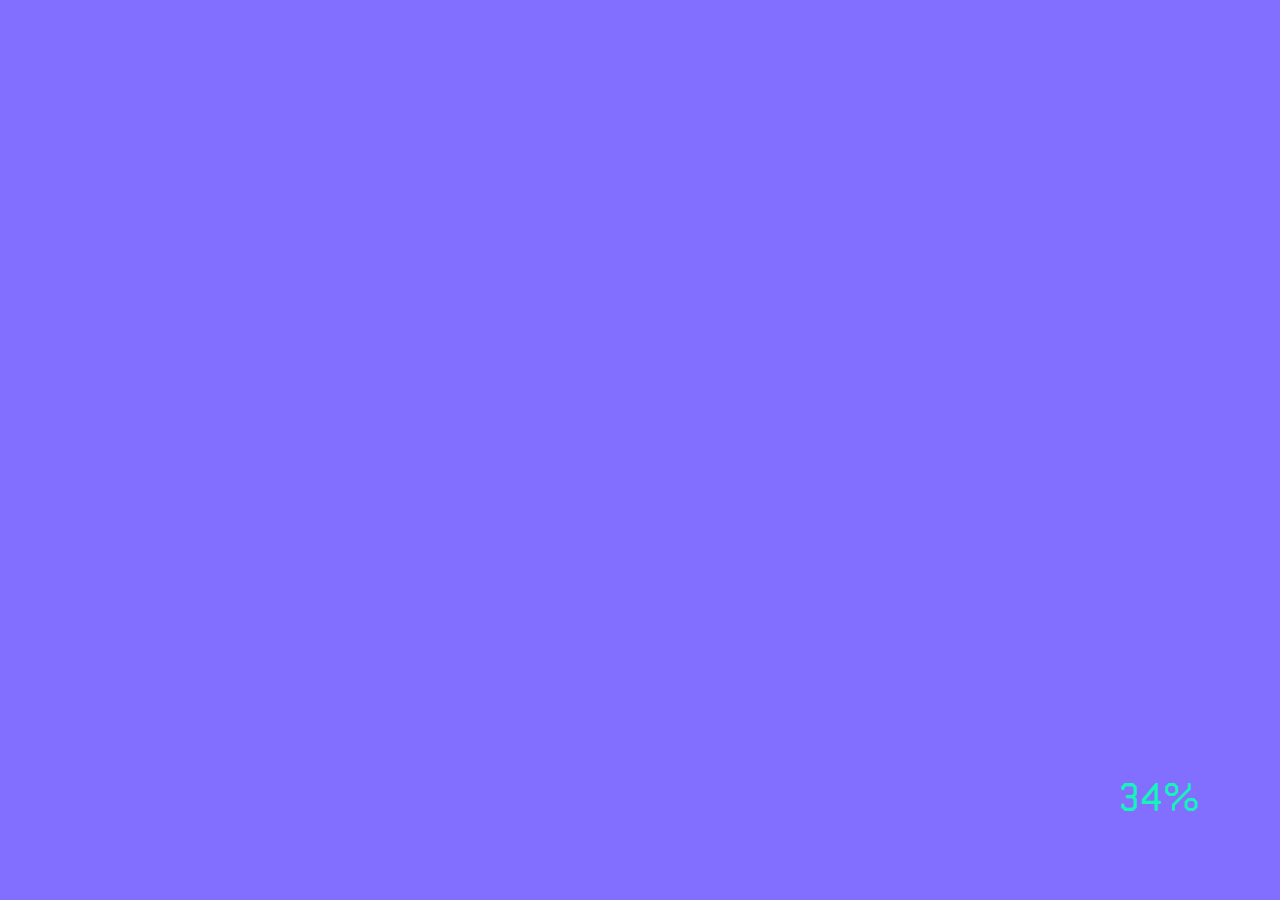
==== index.html @ 8dd1d187 "Initial commit" ====
<!DOCTYPE html>
<html lang="en">
<head>
    <meta charset="UTF-8">
    <meta name="viewport" content="width=device-width, initial-scale=1.0">
    <title>Landing Page</title>
    <link rel="stylesheet" href="styles.css">
</head>
<body>
    <div class="loader">
       <div class="counter">0</div>
    </div>

    <nav>
        <div class="logo-container">
            <div class="logo"><h1>Salguera</h1></div>
            <div class="logo-name"><p>Fullstack Developer ///////</p></div>
        </div>
        <div class="nav-buttons">
            <div class="btn">
                <button>projects</button>
            </div>
            <div class="btn">
                <button>info</button>
            </div>
        </div>
    </nav>

    <div class="sub-nav">
        <p class="intro">David Salguera is a Nicaraguan web developer focused on multiple technologies (HTML/CSS/JS, React.js, Node.js, Java, C#, Android and SQL), with more than +5 years of experice on the industry.</p>
        <p class="primary">folio 2024</p>
    </div>

    <div class="hero-img">
        <div class="mask"></div>
        <div class="mask"></div>
        <div class="mask"></div>
        <div class="mask"></div>
        <div class="mask"></div>
        <div class="mask"></div>
        <div class="mask"></div>
        <div class="mask"></div>
    </div>

    <footer>
        <div class="slide-copy">
            <div class="slide-index"><p>p / 03</p></div>
            <div class="slide-name"><p>david salguera</p></div>
            <button>visit</button>
        </div>

        <div class="slide-info">
            <div class="year">
                <p>year</p>
                <p>2024</p>
            </div>
            <div class="agency">
                <p>agency</p>
                <p>n / a</p>
            </div>
            <div class="role">
                <p>role</p>
                <p>fullstack developer</p>
            </div>
            <div class="awards">
                <p>awards</p>
                <p>// site of the day</p>
                <p>developer award</p>
                <p>honorable mention</p>
                <p>mobile excellence</p>
                <p>mobile of the week</p>
            </div>
        </div>
    </footer>

    <script src="https://cdnjs.cloudflare.com/ajax/libs/gsap/3.12.5/gsap.min.js"></script>
    <script src="script.js"></script>
</body>
</html>
---- styles.css ----
:root {
    --color-bg: #211951;
    --color-accent: #836FFF;
    --color-text: #15F5BA;
}

@font-face {
    font-family: Monorama;
    src: url(Monorama-Regular.otf);
}

@font-face {
    font-family: Lexa;
    src: url(lexa.otf);
}

* {
    margin: 0;
    padding: 0;
    box-sizing: border-box; 
}

html, body {
    width: 100vw;
    height: 100vh;
    overflow: hidden;
    font-family: "Monorama";
    /*background: url('hero.jpg') no-repeat;
    background-size: cover;*/
    background-color: var(--color-bg);
}

p {
    font-size: 17px;
    line-height: 1;
    color: var(--color-text);
}

nav {
    width: 100%;
    display: flex;
    justify-content: space-between;
    align-items: center;
    padding: 2em 4em;

}

.logo h1 {
    font-family: "Lexa";
    font-size: 80px;
    color: var(--color-accent);
}

.nav-buttons {
    display: flex;
    align-items: center;
    gap: 2em;
}

button {
    position: relative;
    background: none;
    outline: none;
    border: 1px solid var(--color-text);
    border-radius: 0.25em;
    font-size: 17px;
    color: var(--color-text);
    font-family: "Monorama";
    padding: 0.25em 0.75em;
    cursor: pointer;
    overflow: hidden;
    transition: all 0.3s;
    z-index: 100;

}

button span {
    padding-right: 0.5em;
}

button:after {
    content: "";
    position: absolute;
    top: 0;
    left: 0;
    width: 0%;
    height: 100%;
    background: var(--color-text);
    z-index: -1;
    transition: all 0.3s;
}

button:hover {
    color: var(--color-bg);
}

button:hover:after {
    width: 100%;
}

.sub-nav {
    position: relative;
    right: -21%;
    width: 75%;
    padding: 4em;
    display: flex;
    justify-content: space-between;
    color: var(--color-text);
}

.sub-nav p:nth-child(1) {
    width: 30%;
}

p.primary {
    font-size: 40px;
    text-align: right;

}

footer {
    position: absolute;
    bottom: 0;
    width: 100%;
    padding: 2em 4em 4em 4em;
    display: flex;
}

footer > div {
    flex: 1;
}

.slide-info {
    display: flex;
    align-items: flex-start;
    gap: 2em;
}

.slide-info > div {
    flex: 1;
}

.slide-name p {
    font-size: 42px;
    padding: 0.5em 0 1.5em 0;
}

.year p:nth-child(1),
.role p:nth-child(1),
.agency p:nth-child(1),
.awards p:nth-child(1) {
    margin-bottom: 2em;
}

.hero-img {
    position: absolute;
    right: 4em;
    bottom: 35%;
    width: 600px;
    height: 200px;
}

.mask {
    position: absolute;
    width: 600px;
    height: 200px;
    background: url(img2.png) no-repeat 50% 50%;
    background-size: cover;
}

.loader {
    position: fixed;
    top: 0;
    width: 100%;
    height:100%;
    background: var(--color-accent);
    color: var(--color-text);
    z-index: 10000;
}

.counter {
    position: fixed;
    right: 0;
    bottom: 0;
    font-size: 40px;
    padding: 2em;
}

/**/

.mask:nth-child(1){
    clip-path: polygon(0% 0, 0% 0, 0% 100%, 0% 100%);
}

.mask:nth-child(2){
    clip-path: polygon(10% 0, 10% 0, 10% 100%, 10% 100%);
}

.mask:nth-child(3){
    clip-path: polygon(20% 0, 20% 0, 20% 100%, 20% 100%);
}

.mask:nth-child(4){
    clip-path: polygon(30% 0, 30% 0, 30% 100%, 30% 100%);
}

.mask:nth-child(5){
    clip-path: polygon(40% 0, 40% 0, 40% 100%, 40% 100%);
}

.mask:nth-child(6){
    clip-path: polygon(50% 0, 50% 0, 50% 100%, 50% 100%);
}

.mask:nth-child(7){
    clip-path: polygon(60% 0, 60% 0, 60% 100%, 60% 100%);
}

.mask:nth-child(8){
    clip-path: polygon(70% 0, 70% 0, 70% 100%, 70% 100%);
}

.mask:nth-child(9){
    clip-path: polygon(80% 0, 80% 0, 80% 100%, 80% 100%);
}

.mask:nth-child(10){
    clip-path: polygon(90% 0, 90% 0, 90% 100%, 90% 100%);
}

@media (max-width: 900px) {
    .logo h1 {
        font-size: 24px;
    }

    .sub-nav {
        right: 0;
        width: 100%;
    }

    p.intro {
        display: none;
    }

    .slide-name p {
        font-size: 24px;
    }

    .awards, .agency {
        display: none;
    }
}
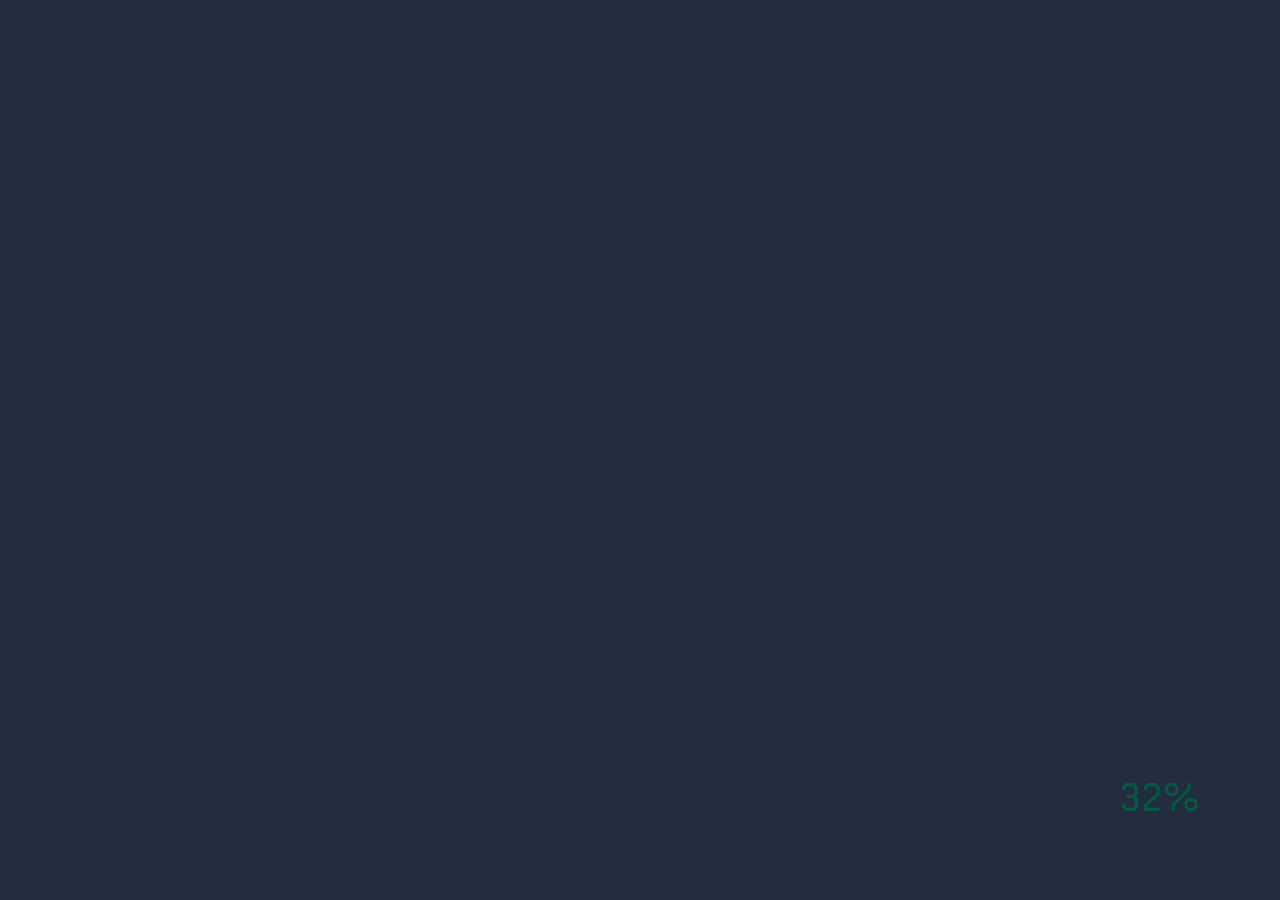
==== commit 33beec23: "Color changes Color scheme changed" ====
--- a/index.html
+++ b/index.html
@@ -44,7 +44,7 @@
 
     <footer>
         <div class="slide-copy">
-            <div class="slide-index"><p>p / 03</p></div>
+            <div class="slide-index"><p>web development / web design / graphic design</p></div>
             <div class="slide-name"><p>david salguera</p></div>
             <button>visit</button>
         </div>
--- a/styles.css
+++ b/styles.css
@@ -1,8 +1,8 @@
 
 :root {
-    --color-bg: #211951;
-    --color-accent: #836FFF;
-    --color-text: #15F5BA;
+    --color-bg: #0F0F0F;
+    --color-accent: #232D3F;
+    --color-text: #005B41;
 }
 
 @font-face {
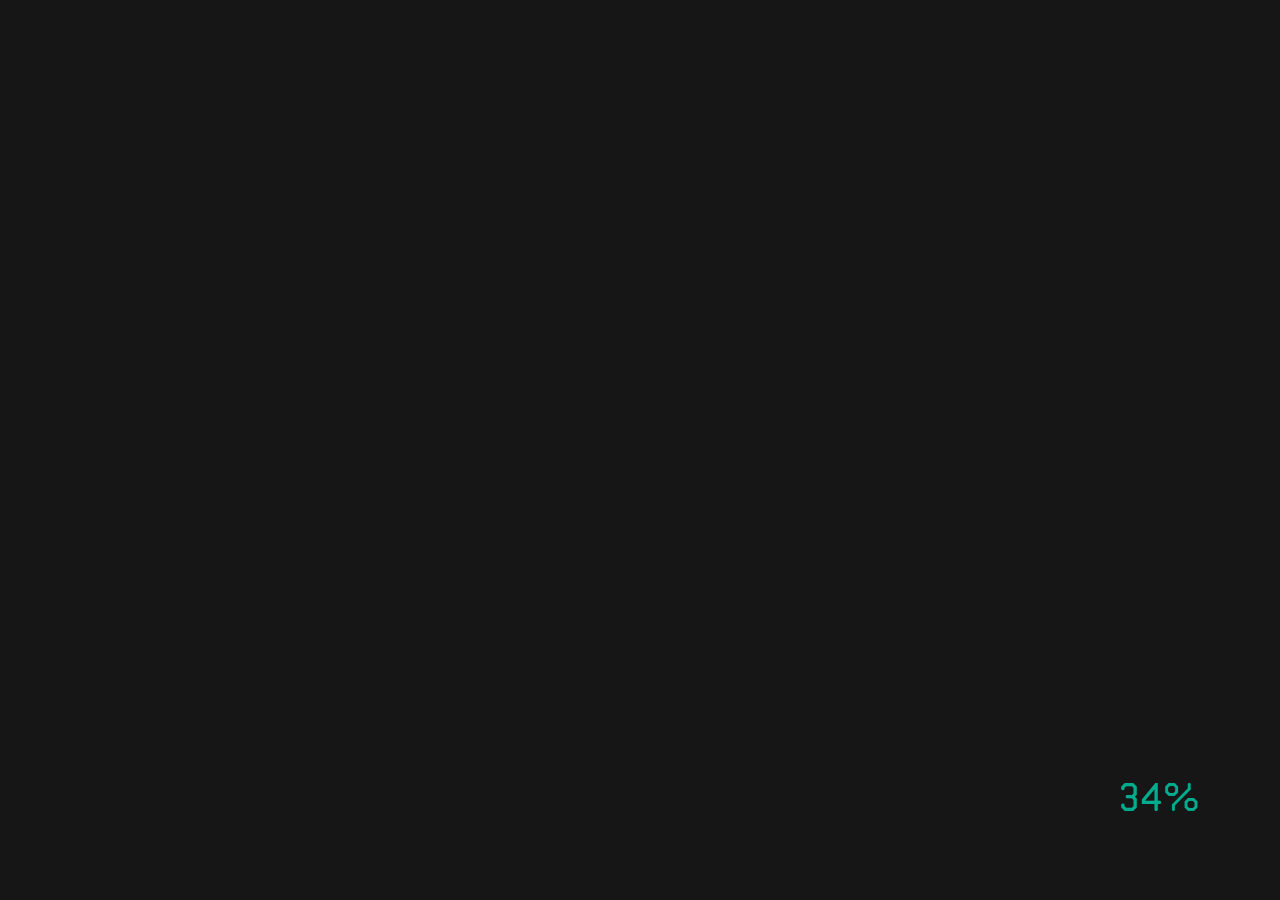
==== commit 3cf96be6: "Multiple changes Added image and changed color schemes." ====
--- a/index.html
+++ b/index.html
@@ -18,7 +18,7 @@
         </div>
         <div class="nav-buttons">
             <div class="btn">
-                <button>projects</button>
+                <button>projects (soon)</button>
             </div>
             <div class="btn">
                 <button>info</button>
--- a/styles.css
+++ b/styles.css
@@ -1,8 +1,8 @@
 
 :root {
-    --color-bg: #0F0F0F;
-    --color-accent: #232D3F;
-    --color-text: #005B41;
+    --color-bg: #020504;
+    --color-accent: #161616;
+    --color-text: #00AC8E;
 }
 
 @font-face {
@@ -26,9 +26,10 @@
     height: 100vh;
     overflow: hidden;
     font-family: "Monorama";
-    /*background: url('hero.jpg') no-repeat;
-    background-size: cover;*/
-    background-color: var(--color-bg);
+
+    background: url('back.jpg') no-repeat;
+    background-size: cover;*
+    
 }
 
 p {
@@ -165,7 +166,7 @@
     position: absolute;
     width: 600px;
     height: 200px;
-    background: url(img2.png) no-repeat 50% 50%;
+    background: url(hero.jpg) no-repeat 50% 50%;
     background-size: cover;
 }
 
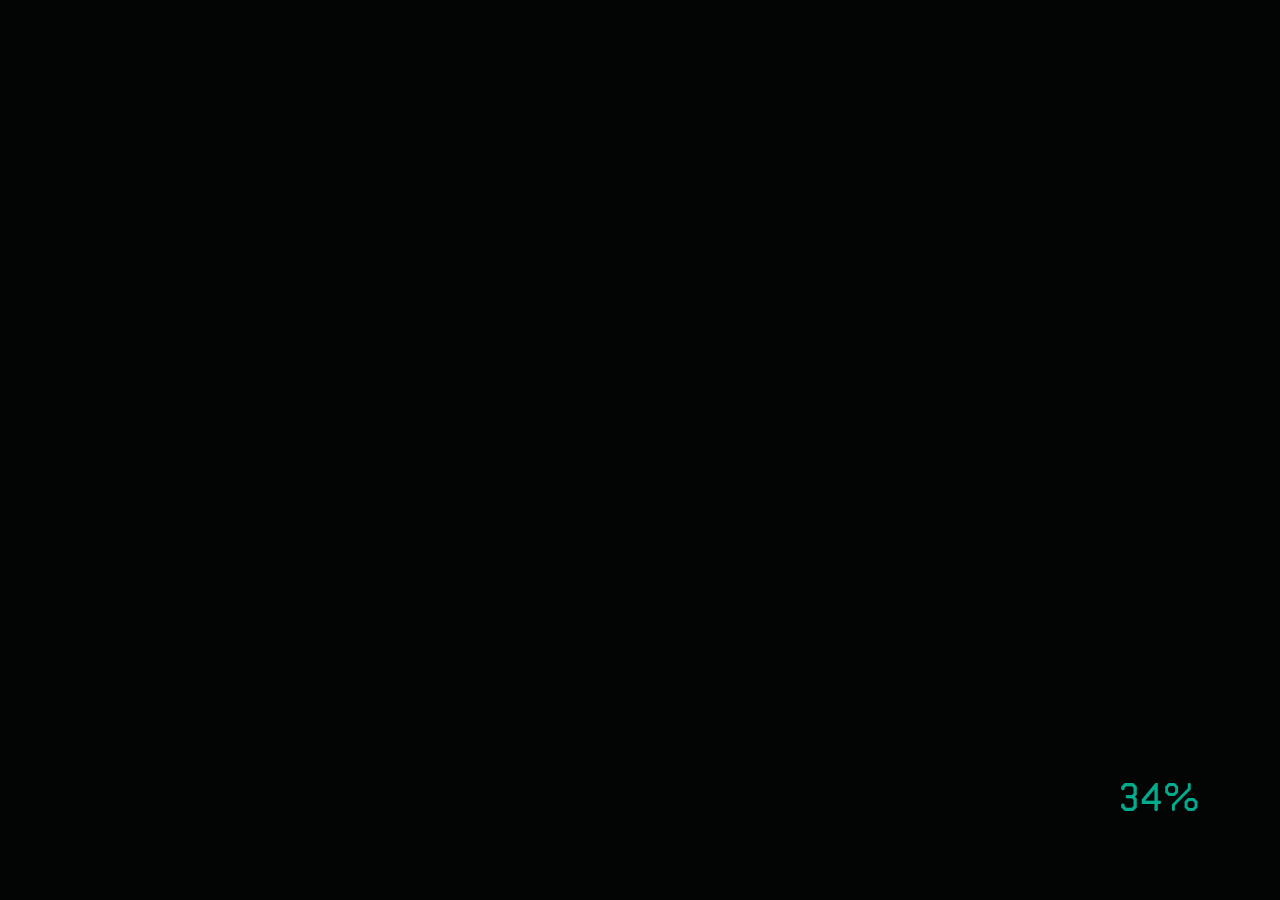
==== commit 66cbc47d: "New changes New changes" ====
--- a/index.html
+++ b/index.html
@@ -7,18 +7,23 @@
     <link rel="stylesheet" href="styles.css">
 </head>
 <body>
+    
     <div class="loader">
        <div class="counter">0</div>
     </div>
 
     <nav>
         <div class="logo-container">
-            <div class="logo"><h1>Salguera</h1></div>
+            <div class="logo"><h1>D. Salguera</h1></div>
             <div class="logo-name"><p>Fullstack Developer ///////</p></div>
         </div>
+
         <div class="nav-buttons">
             <div class="btn">
                 <button>projects (soon)</button>
+            </div>
+            <div class="btn">
+                <button><a href="resume-david.pdf" target="_blank" style="text-decoration: none; color: var(--color-gb);">Download CV</a></button>
             </div>
             <div class="btn">
                 <button>info</button>
@@ -27,8 +32,9 @@
     </nav>
 
     <div class="sub-nav">
-        <p class="intro">David Salguera is a Nicaraguan web developer focused on multiple technologies (HTML/CSS/JS, React.js, Node.js, Java, C#, Android and SQL), with more than +5 years of experice on the industry.</p>
-        <p class="primary">folio 2024</p>
+        <p class="intro">Dynamic and results-oriented professional with a diverse background in graphic design, web and software development. 
+            Born and raised in Managua City, Nicaragua. With more than +5 years of experience in the computer science field.</p>
+        <p class="primary">[new] folio 2024 v1.0</p>
     </div>
 
     <div class="hero-img">
@@ -44,31 +50,43 @@
 
     <footer>
         <div class="slide-copy">
-            <div class="slide-index"><p>web development / web design / graphic design</p></div>
+            <div class="slide-index"><p>web development / web design / graphic design > </p></div>
             <div class="slide-name"><p>david salguera</p></div>
-            <button>visit</button>
+
+            <div class="btn">
+                <button><a href="https://www.linkedin.com/in/david-salguera-fullstack-developer-48412b22a/" target="_blank" style="text-decoration: none; color: var(--color-gb);">LinkedIn</a></button>
+                <button><a href="https://www.facebook.com/salguera23/" target="_blank" style="text-decoration: none; color: var(--color-gb);">Facebook</a></button>
+                <button><a href="https://dribbble.com/dsalguera" target="_blank" style="text-decoration: none; color: var(--color-gb);">Dribble</a></button>
+                <button><a href="https://github.com/dsalguera" target="_blank" style="text-decoration: none; color: var(--color-gb);">Github</a></button>
+            </div>
         </div>
 
         <div class="slide-info">
             <div class="year">
                 <p>year</p>
-                <p>2024</p>
+                <p>*2018-2019</p>
+                <p>*2020-2022</p>
+                <p>*2023-Present</p>
             </div>
             <div class="agency">
                 <p>agency</p>
-                <p>n / a</p>
+                <p>*Flexigraph Print Services</p>
+                <p>*Pixels Santa Cruz</p>
+                <p>*Freelance Developer</p>
             </div>
             <div class="role">
                 <p>role</p>
-                <p>fullstack developer</p>
+                <p>*software developer & graphic designer</p>
+                <p>*web developer & graphic designer</p>
+                <p>*fullstack developer & web designer</p>
             </div>
             <div class="awards">
-                <p>awards</p>
-                <p>// site of the day</p>
-                <p>developer award</p>
-                <p>honorable mention</p>
-                <p>mobile excellence</p>
-                <p>mobile of the week</p>
+                <p>skills</p>
+                <p>*mobile development (android)</p>
+                <p>*desktop applications</p>
+                <p>*web development</p>
+                <p>*graphic design</p>
+                <p>*fullstack development</p>
             </div>
         </div>
     </footer>
--- a/styles.css
+++ b/styles.css
@@ -1,7 +1,7 @@
 
 :root {
     --color-bg: #020504;
-    --color-accent: #161616;
+    --color-accent: #98DFD4;
     --color-text: #00AC8E;
 }
 
@@ -27,8 +27,10 @@
     overflow: hidden;
     font-family: "Monorama";
 
-    background: url('back.jpg') no-repeat;
-    background-size: cover;*
+    background: url('hero.jpg') no-repeat;
+    background-size: auto;
+
+    /*background-color: var(--color-bg);*/
     
 }
 
@@ -111,7 +113,7 @@
 }
 
 .sub-nav p:nth-child(1) {
-    width: 30%;
+    width: 40%;
 }
 
 p.primary {
@@ -166,7 +168,7 @@
     position: absolute;
     width: 600px;
     height: 200px;
-    background: url(hero.jpg) no-repeat 50% 50%;
+    background: url(back.jpg) no-repeat 50% 50%;
     background-size: cover;
 }
 
@@ -175,7 +177,7 @@
     top: 0;
     width: 100%;
     height:100%;
-    background: var(--color-accent);
+    background: var(--color-bg);
     color: var(--color-text);
     z-index: 10000;
 }
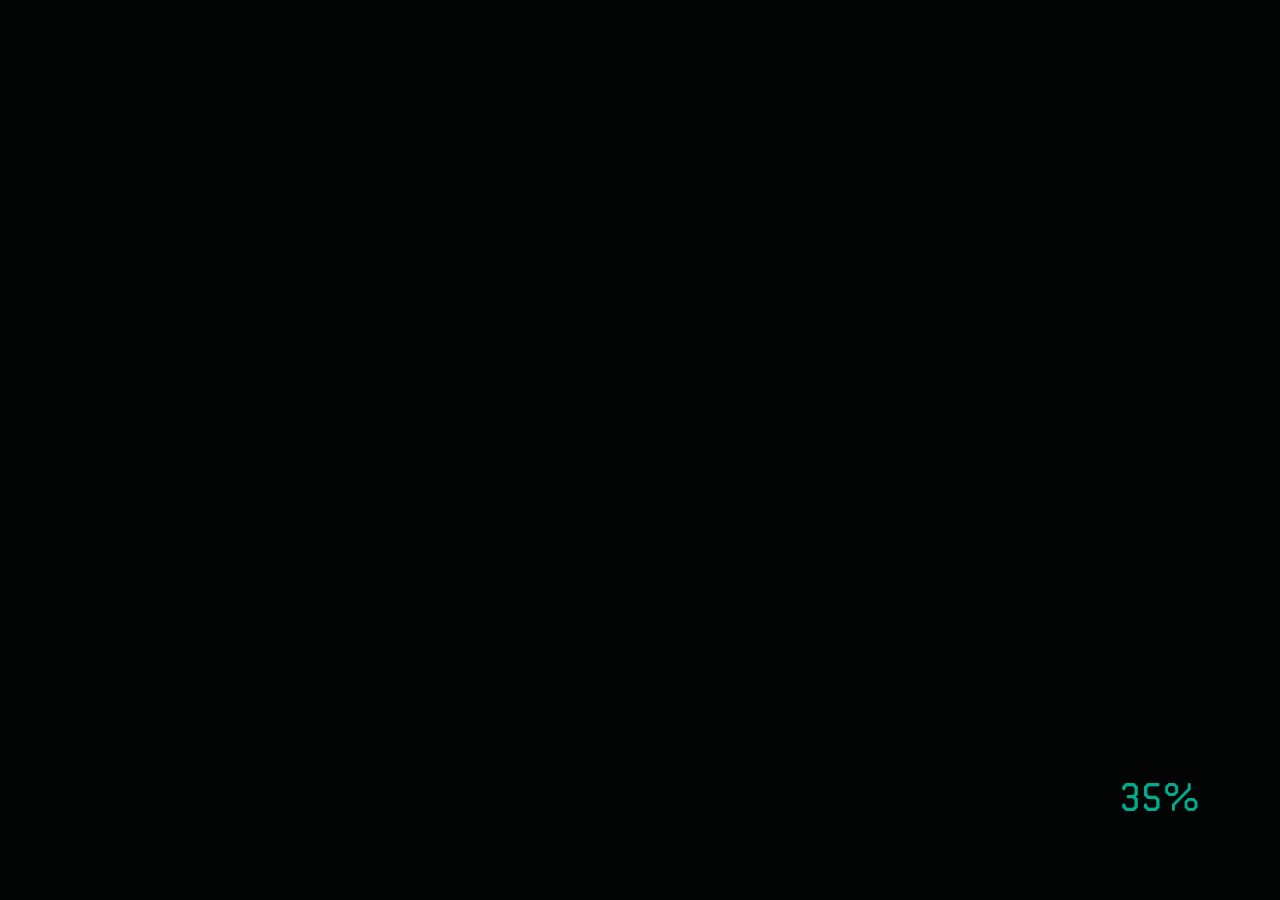
==== commit 9c275e94: "Critical Updates media queries" ====
--- a/index.html
+++ b/index.html
@@ -12,7 +12,7 @@
        <div class="counter">0</div>
     </div>
 
-    <nav>
+    <nav class="navbar">
         <div class="logo-container">
             <div class="logo"><h1>D. Salguera</h1></div>
             <div class="logo-name"><p>Fullstack Developer ///////</p></div>
@@ -37,7 +37,7 @@
         <p class="primary">[new] folio 2024 v1.0</p>
     </div>
 
-    <div class="hero-img">
+    <!-- <div class="hero-img">
         <div class="mask"></div>
         <div class="mask"></div>
         <div class="mask"></div>
@@ -47,6 +47,8 @@
         <div class="mask"></div>
         <div class="mask"></div>
     </div>
+
+    -->
 
     <footer>
         <div class="slide-copy">
--- a/styles.css
+++ b/styles.css
@@ -24,7 +24,8 @@
 html, body {
     width: 100vw;
     height: 100vh;
-    overflow: hidden;
+    /*overflow: hidden;*/
+    
     font-family: "Monorama";
 
     background: url('hero.jpg') no-repeat;
@@ -122,12 +123,20 @@
 
 }
 
-footer {
+/*footer {
     position: absolute;
     bottom: 0;
     width: 100%;
     padding: 2em 4em 4em 4em;
     display: flex;
+}*/
+
+footer {
+    bottom: 0;
+    width: 100%;
+    padding: 2em 4em 4em 4em;
+    display: flex;
+    overflow-x: auto;
 }
 
 footer > div {
@@ -157,7 +166,6 @@
 }
 
 .hero-img {
-    position: absolute;
     right: 4em;
     bottom: 35%;
     width: 600px;
@@ -242,15 +250,40 @@
         width: 100%;
     }
 
-    p.intro {
-        display: none;
-    }
-
     .slide-name p {
         font-size: 24px;
     }
 
-    .awards, .agency {
-        display: none;
-    }
+}
+
+@media (min-width: 900px) {
+    footer {
+        position: absolute;
+    }
+}
+
+@media (max-width: 450px) {
+
+    .navbar {
+        flex-direction: column;
+    }
+
+    .nav-buttons {
+        margin-top: 15px;
+    }
+
+    .hero-img {
+        content: none;
+    }
+
+    footer {
+        display: flex;
+        flex-direction: column;
+    }
+
+    .slide-info {
+        flex-direction: column;
+    }
+
+    
 }
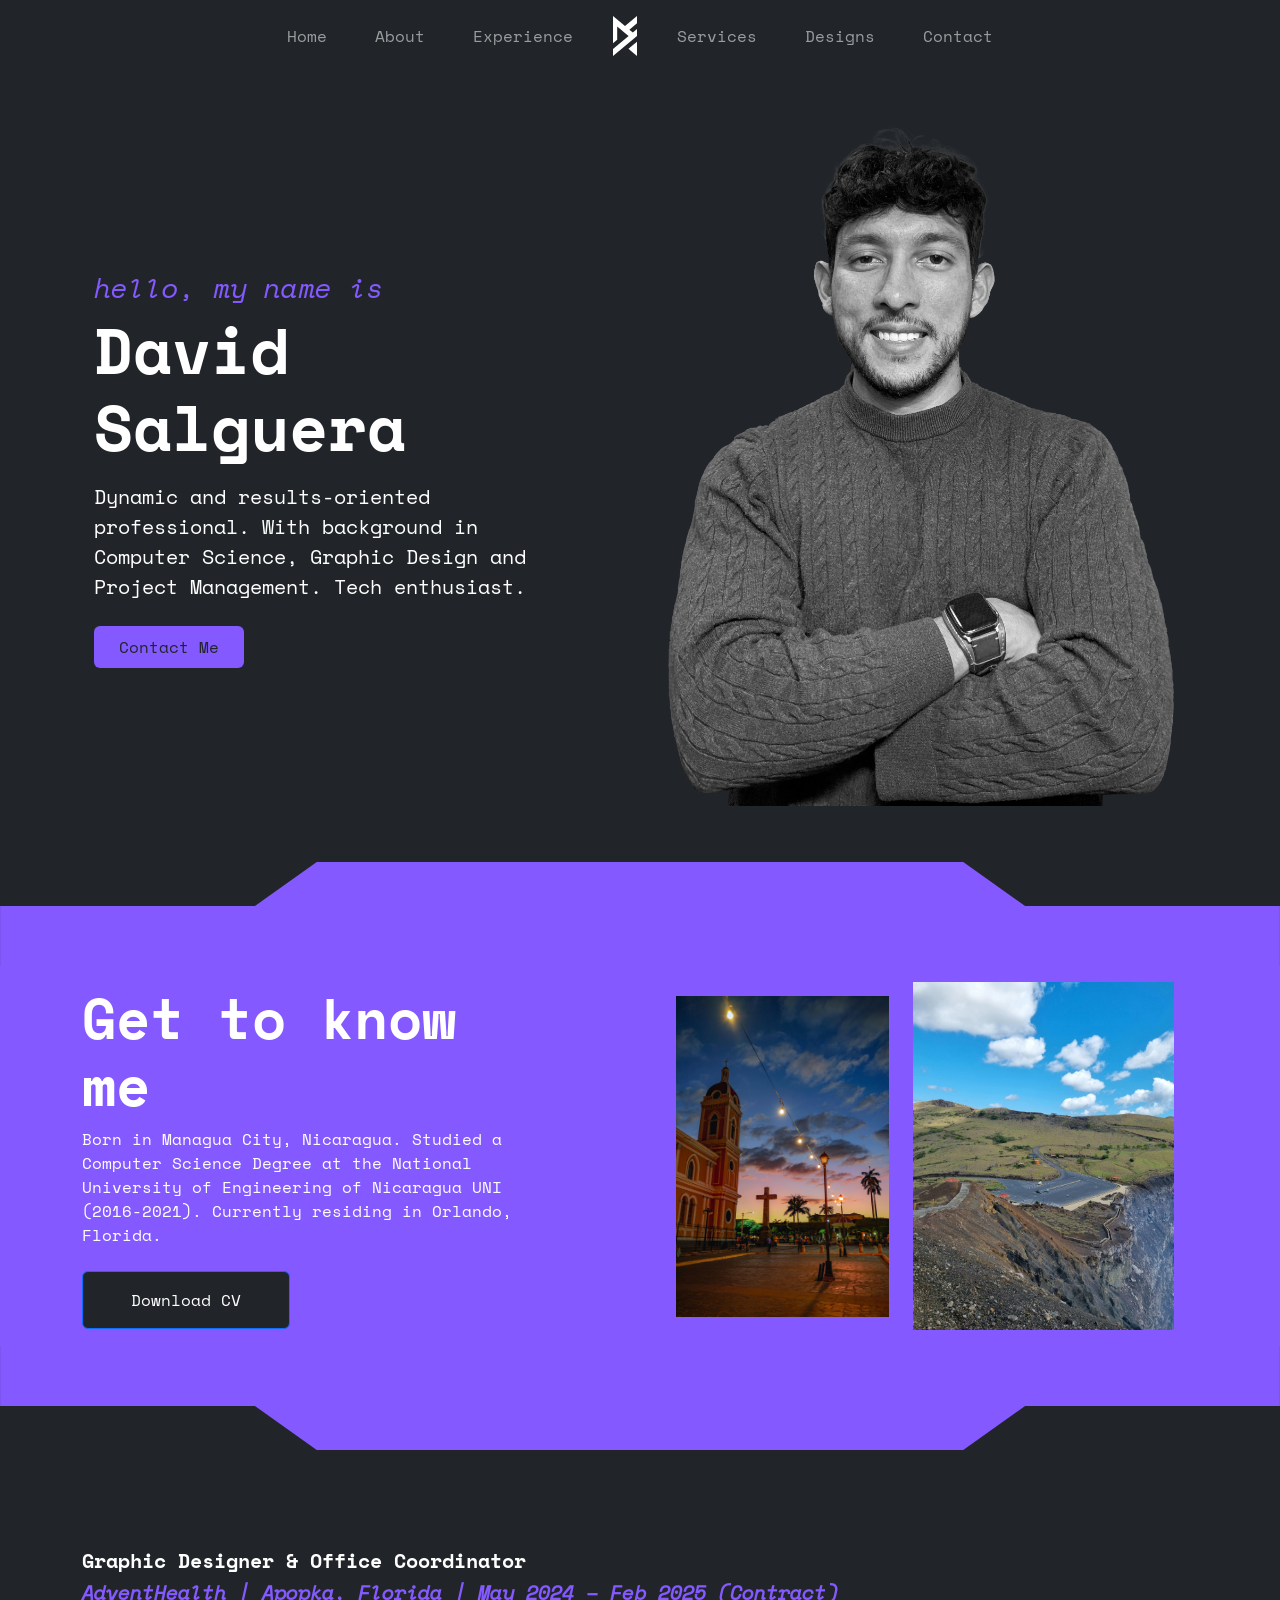
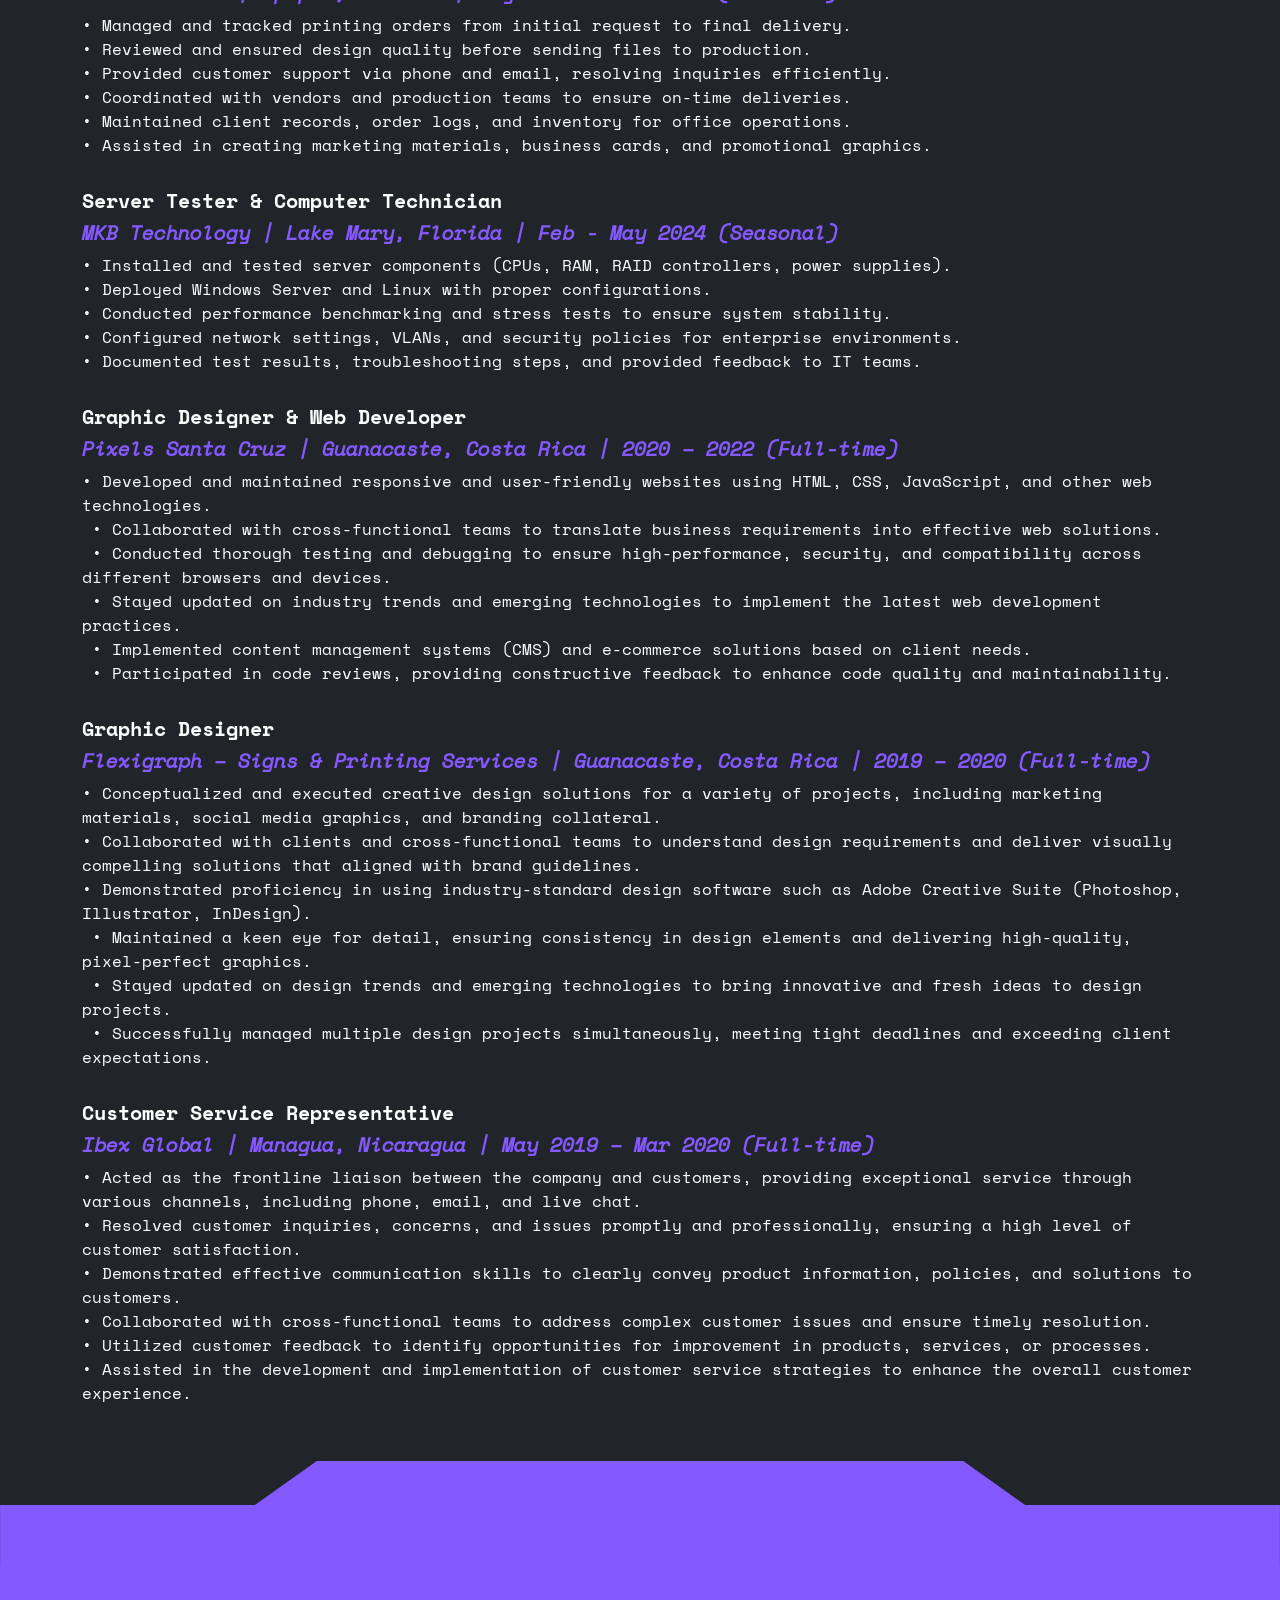
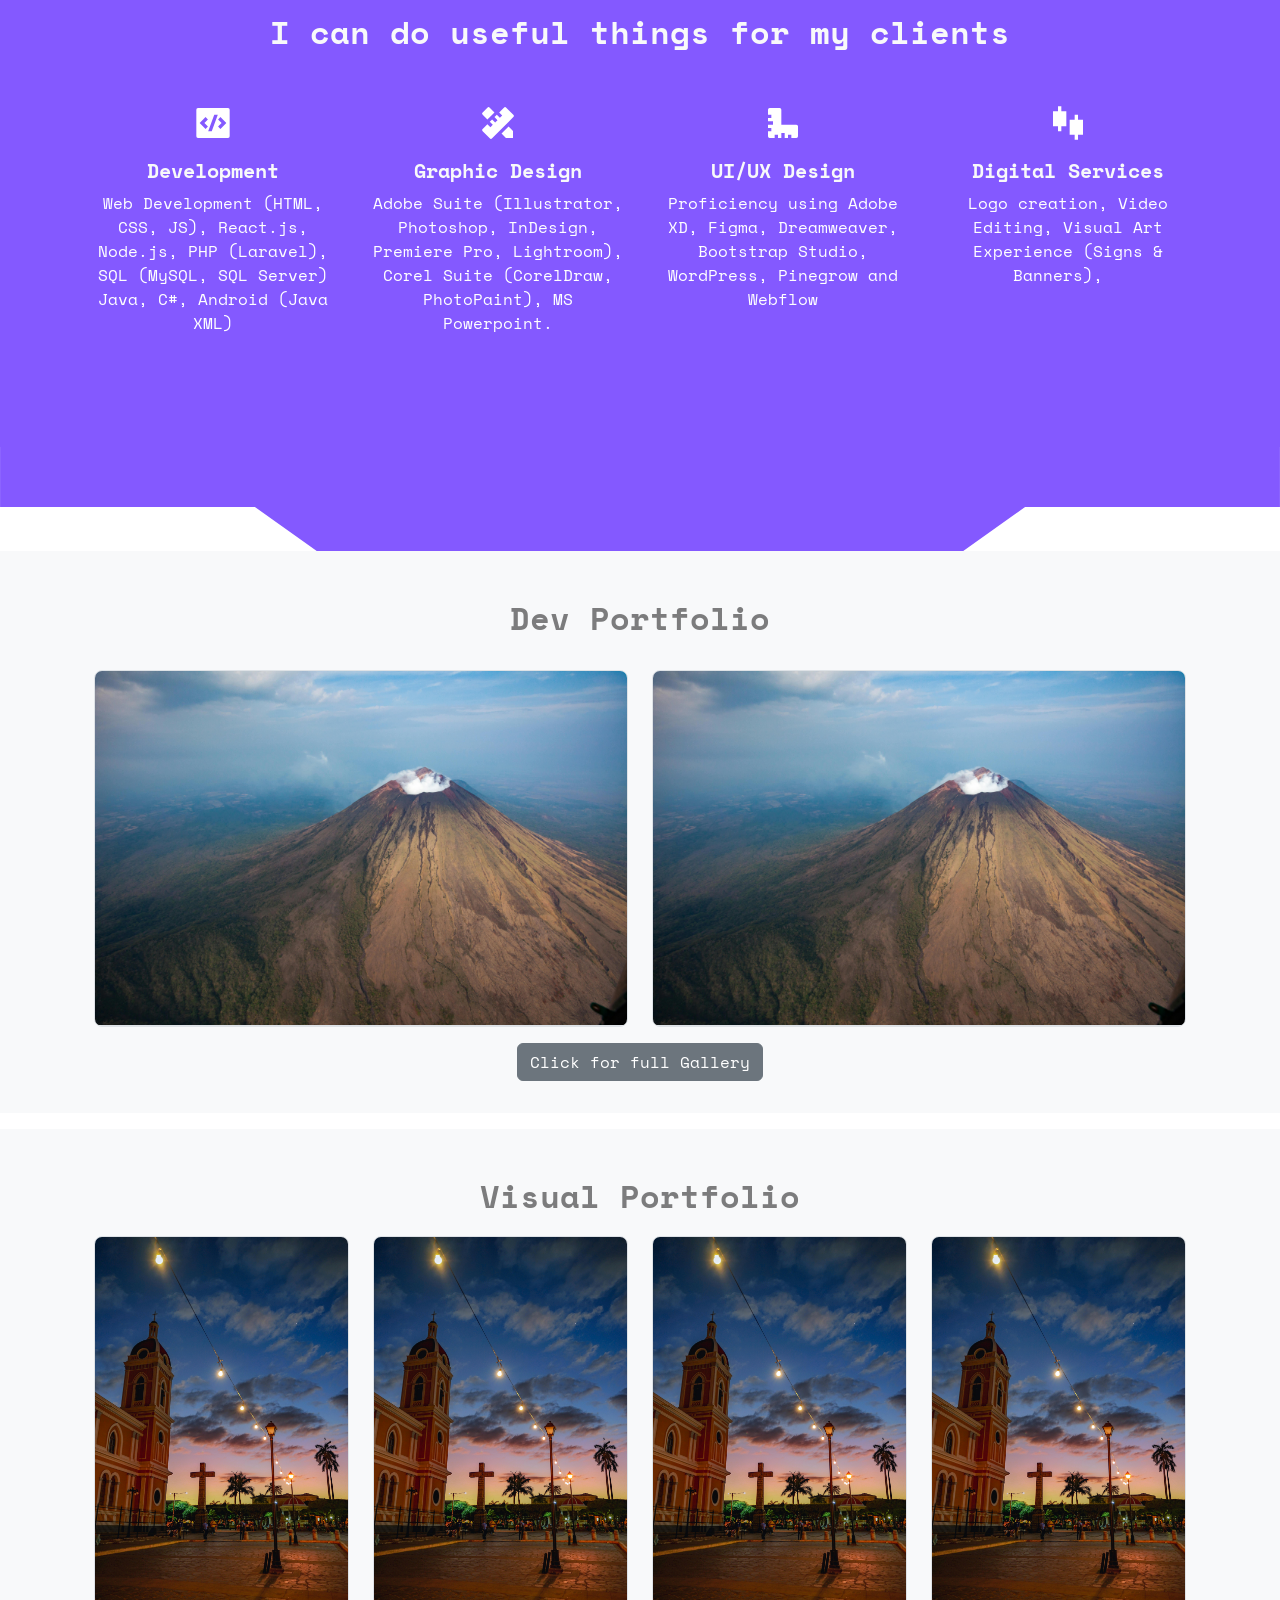
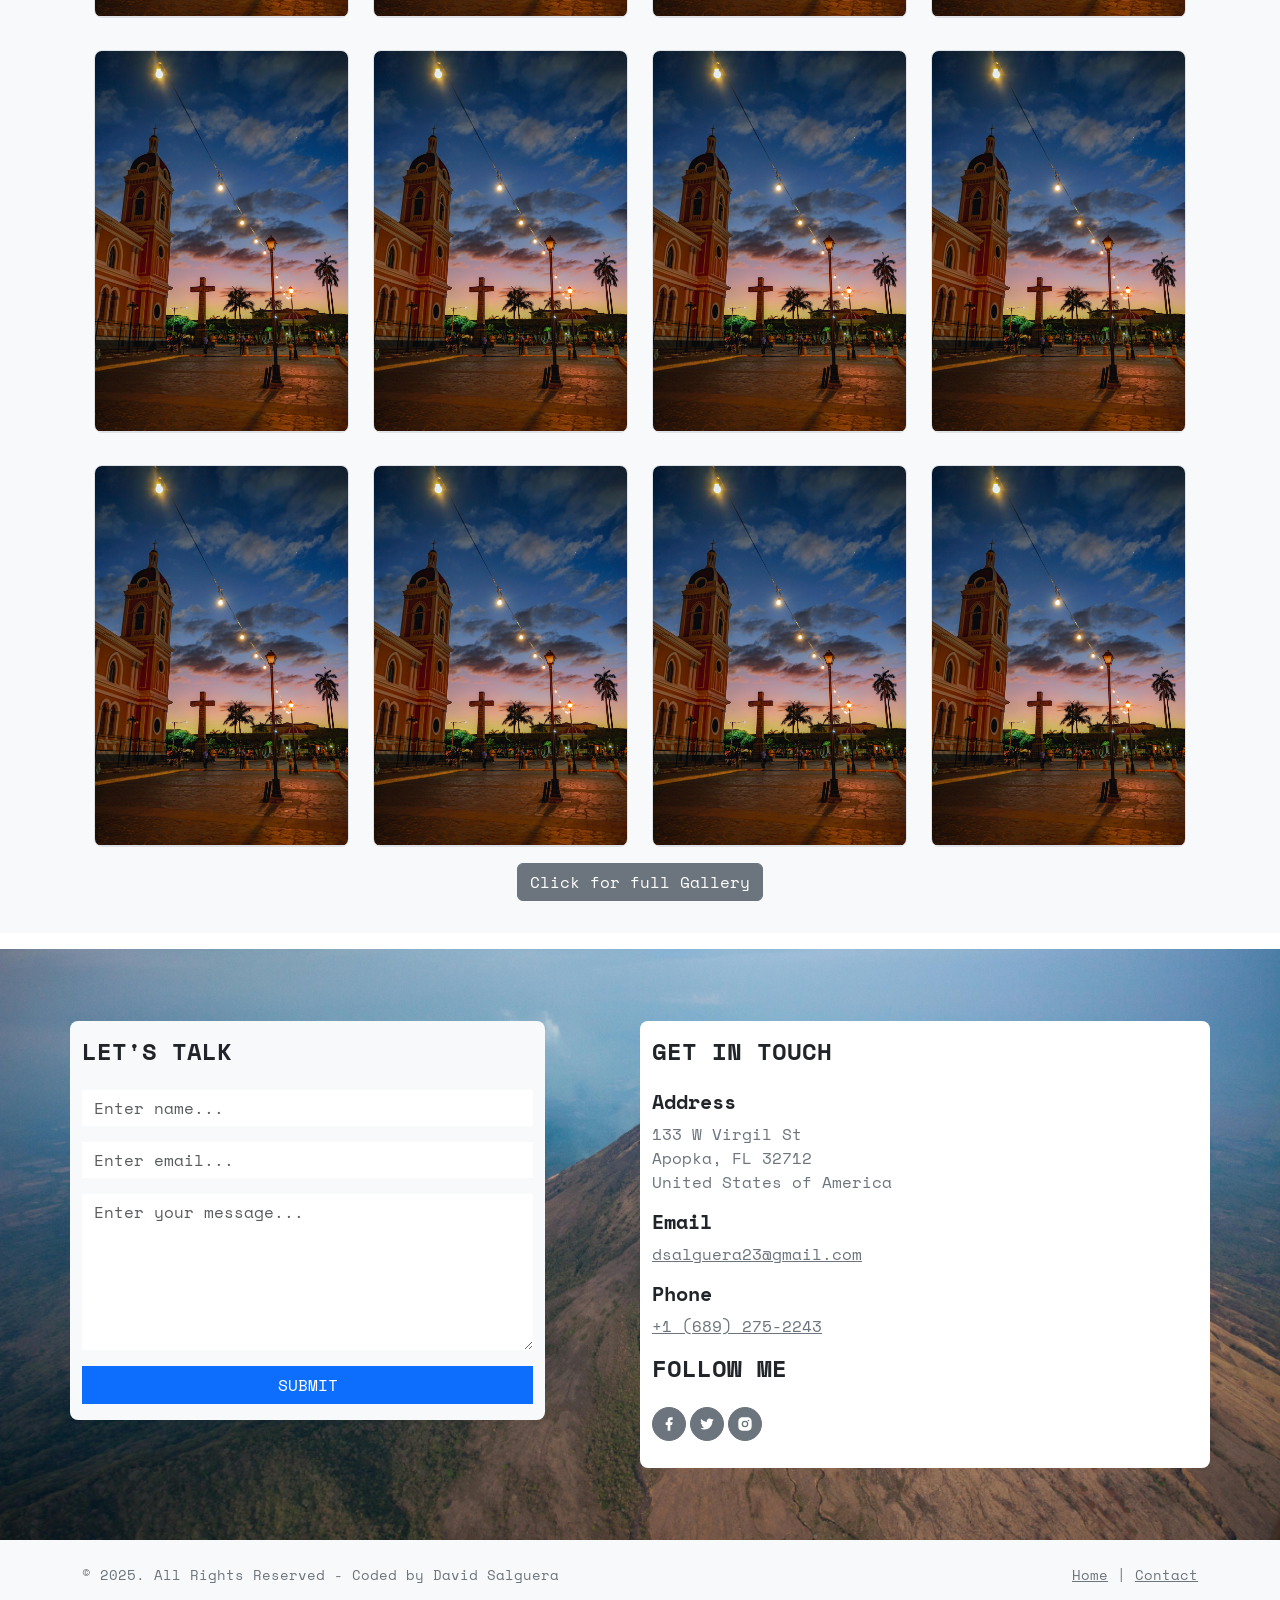
==== commit 182b9afb: "New Website This is the new website 2025" ====
--- a/index.html
+++ b/index.html
@@ -1,99 +1,338 @@
 <!DOCTYPE html>
 <html lang="en">
-<head>
-    <meta charset="UTF-8">
-    <meta name="viewport" content="width=device-width, initial-scale=1.0">
-    <title>Landing Page</title>
-    <link rel="stylesheet" href="styles.css">
-</head>
-<body>
-    
-    <div class="loader">
-       <div class="counter">0</div>
-    </div>
-
-    <nav class="navbar">
-        <div class="logo-container">
-            <div class="logo"><h1>D. Salguera</h1></div>
-            <div class="logo-name"><p>Fullstack Developer ///////</p></div>
+    <head>
+        <meta charset="utf-8">
+        <meta http-equiv="X-UA-Compatible" content="IE=edge">
+        <meta name="viewport" content="width=device-width, initial-scale=1, shrink-to-fit=no">
+        <meta name="description" content="">
+        <meta name="author" content="">
+        <title>Blank Template for Bootstrap</title>
+        <!-- Bootstrap core CSS -->
+        <link href="bootstrap/css/bootstrap.min.css" rel="stylesheet">
+        <!-- Custom styles for this template -->
+        <link rel="stylesheet" href="blocks.css">
+        <link href="style.css" rel="stylesheet">
+    </head>
+    <body>
+        <div class="container">
+</div>
+        <!-- Bootstrap core JavaScript
+    ================================================== -->
+        <!-- Placed at the end of the document so the pages load faster -->
+        <nav class="bg-dark navbar navbar-dark navbar-expand-lg shadow-none">
+            <div class="container"> <a class="d-block d-lg-none fw-bold h4 lh-1 mb-0 navbar-brand" href="#"><img src="assets/img/DSM_White.svg" height="50px"></a>
+                <button class="navbar-toggler rounded" type="button" data-bs-toggle="collapse" data-bs-target="#navbarNavDropdown-2" aria-controls="navbarNavDropdown-2" aria-expanded="false" aria-label="Toggle navigation"> <span class="navbar-toggler-icon"></span> 
+                </button>
+                <div class="collapse justify-content-center navbar-collapse" id="navbarNavDropdown-2"> 
+                    <ul class="navbar-nav"> 
+                        <li class="nav-item"> <a class="nav-link p-lg-3 pb-lg-3 pe-lg-4 ps-lg-4 pt-lg-3 text-center" href="#">Home</a> 
+                        </li>
+                        <li class="nav-item"> <a class="nav-link p-lg-3 pb-lg-3 pe-lg-4 ps-lg-4 pt-lg-3 text-center" href="#">About</a> 
+                        </li>
+                        <li class="nav-item"> <a class="nav-link pb-lg-3 pe-lg-4 ps-lg-4 pt-lg-3 text-center" href="#">Experience</a> 
+                        </li>
+                    </ul>
+                    <a class="d-lg-block d-none fw-bold lh-1 mb-0 me-0 navbar-brand pe-3 ps-3" href="#"><img src="assets/img/DSM_White.svg" height="40px" class="text-black-50"> </a>
+                    <ul class="navbar-nav"> 
+                        <li class="nav-item"> <a class="nav-link p-lg-3 pb-lg-3 pe-lg-4 ps-lg-4 pt-lg-3 text-center" href="#">Services</a> 
+                        </li>
+                        <li class="nav-item"> <a class="nav-link p-lg-3 pb-lg-3 pe-lg-4 ps-lg-4 pt-lg-3 text-center" href="#">Designs</a> 
+                        </li>
+                        <li class="nav-item"> <a class="nav-link pb-lg-3 pe-lg-4 ps-lg-4 pt-lg-3 text-center" href="#">Contact</a> 
+                        </li>
+                    </ul>                     
+                </div>
+            </div>             
+        </nav>
+        <section class="bg-dark  pt-1 pt-lg-1 text-secondary">
+            <div class="container ">
+                <section class=" text-secondary">
+                    <div class="container  pt-5">
+                        <div class="align-items-center  row">
+                            <div class="col-lg-6 col-xl-6 mb-5 order-lg-last">
+                                <img class="img-fluid" src="assets/img/davPoseNewBW.png"/>
+                                <h5></h5>
+                            </div>
+                            <div class="col-lg-5 col-xl-6 mb-5 order-first">
+                                <p class="h3 italic primaryText">hello, my name is</p>
+                                <h1 class="display-3 fw-bold mb-3 text-white">David Salguera</h1>
+                                <p class="lead mb-4 pe-sm-5 text-white">Dynamic and results-oriented professional. With background in Computer Science, Graphic Design and Project Management. Tech enthusiast.&nbsp;</p>
+                                <a href="#" class="btn primaryBackground pb-2 pe-4 ps-4 pt-2">Contact Me</a>
+                            </div>
+                        </div>
+                    </div>
+                </section>
+            </div>
+        </section>
+        <div>
+            <div class="bg-primary">
+</div>
         </div>
-
-        <div class="nav-buttons">
-            <div class="btn">
-                <button>projects (soon)</button>
+        <svg xmlns="http://www.w3.org/2000/svg" fill="currentColor" viewBox="0 0 1366 111" class="bg-dark primaryText">
+            <polygon points="0 111 1366 111 1366 47 1094 47 1028 0 683 0 338 0 272 47 0 47 0 111"/>
+        </svg>
+        <section class="background-cover  primaryBackground text-center text-lg-start text-white-50"> 
+            <div class="container "> 
+                <div class="align-items-center row"> 
+                    <div class="col-lg-6 ms-auto order-lg-2 py-3 text-center">
+                        <div class="align-items-center justify-content-center row">
+                            <img class="col-5 img-fluid" width="170" src="assets/img/img4.jpg"/>
+                            <img src="assets/img/img3.jpg" class="col-6 img-fluid" width="200"/>
+                        </div>
+                    </div>
+                    <div class="col-lg-5 order-lg-1 py-3">
+                        <h2 class="display-4 fw-bold text-white">Get to know me</h2>
+                        <p class="mb-4 text-white">Born in Managua City, Nicaragua. Studied a Computer Science Degree at the National University of Engineering of Nicaragua UNI (2016-2021). Currently residing in Orlando, Florida.</p><a href="#" class="bg-dark btn btn-primary pb-3 pe-5 ps-5 pt-3">Download CV</a>
+                    </div>                     
+                </div>                 
+            </div>             
+        </section>
+        <polygon points="1366 0 0 0 0 64 272 64 338 111 683 111 1028 111 1094 64 1366 64 1366 0"/>
+        <svg xmlns="http://www.w3.org/2000/svg" fill="currentColor" viewBox="0 0 1366 111" class="bg-dark primaryText">
+            <polygon points="1366 0 0 0 0 64 272 64 338 111 683 111 1028 111 1094 64 1366 64 1366 0"/>
+        </svg>
+        <section class="bg-dark text-center text-lg-start"> 
+            <div class="container pb-4 pt-4"> 
+                <div class="align-items-center row"> 
+                    <div class="col-lg-6 col-xl-12 pb-3 pt-3"> 
+                        <h3 class="fw-bold h2 mb-1 text-center">Experience</h3>
+                        <div class="pb-3 pt-3"> 
+                            <h3 class="fw-bold h5 text-white">Graphic Designer &amp; Office Coordinator</h3>
+                            <h3 class="fw-bold h5 italic primaryText">AdventHealth | Apopka, Florida | May 2024 &ndash; Feb 2025 (Contract)</h3> 
+                            <p class="fw-light mb-0 text-white">&bull; Managed and tracked printing orders from initial request to final delivery. <br>&bull; Reviewed and ensured design quality before sending files to production. <br>&bull; Provided customer support via phone and email, resolving inquiries efficiently. <br>&bull; Coordinated with vendors and production teams to ensure on-time deliveries. <br>&bull; Maintained client records, order logs, and inventory for office operations. <br>&bull; Assisted in creating marketing materials, business cards, and promotional graphics.</p> 
+                        </div>                         
+                        <div class="pb-3 pt-3"> 
+                            <h3 class="fw-bold h5 text-white">Server Tester &amp; Computer Technician</h3>
+                            <h3 class="fw-bold h5 italic primaryTe primaryText">MKB Technology | Lake Mary, Florida | Feb - May 2024 (Seasonal)</h3> 
+                            <p class="fw-light mb-0 text-white">&bull;	Installed and tested server components (CPUs, RAM, RAID controllers, power supplies).<br>&bull;	Deployed Windows Server and Linux with proper configurations.<br>&bull;	Conducted performance benchmarking and stress tests to ensure system stability.<br>&bull;	Configured network settings, VLANs, and security policies for enterprise environments.<br>&bull;	Documented test results, troubleshooting steps, and provided feedback to IT teams.</p> 
+                        </div>                         
+                        <div class="pb-3 pt-3"> 
+                            <h3 class="fw-bold h5 text-white">Graphic Designer &amp; Web Developer</h3>
+                            <h3 class="fw-bold h5 italic primaryText">Pixels Santa Cruz | Guanacaste, Costa Rica | 2020 &ndash; 2022 (Full-time)</h3> 
+                            <p class="fw-light mb-0 text-white">&bull;	Developed and maintained responsive and user-friendly websites using HTML, CSS, JavaScript, and other web technologies. <br>&nbsp;&bull;	Collaborated with cross-functional teams to translate business requirements into effective web solutions. <br>&nbsp;&bull;	Conducted thorough testing and debugging to ensure high-performance, security, and compatibility across different browsers and devices. <br>&nbsp;&bull;	Stayed updated on industry trends and emerging technologies to implement the latest web development practices. <br>&nbsp;&bull;	Implemented content management systems (CMS) and e-commerce solutions based on client needs. <br>&nbsp;&bull;	Participated in code reviews, providing constructive feedback to enhance code quality and maintainability.</p> 
+                        </div>
+                        <div class="pb-3 pt-3"> 
+                            <h3 class="fw-bold h5 text-white">Graphic Designer</h3>
+                            <h3 class="fw-bold h5 italic primaryText">Flexigraph &ndash; Signs &amp; Printing Services | Guanacaste, Costa Rica | 2019 &ndash; 2020 (Full-time)</h3> 
+                            <p class="fw-light mb-0 text-white">&bull;	Conceptualized and executed creative design solutions for a variety of projects, including marketing materials, social media graphics, and branding collateral. <br>&bull;	Collaborated with clients and cross-functional teams to understand design requirements and deliver visually compelling solutions that aligned with brand guidelines. <br>&bull;	Demonstrated proficiency in using industry-standard design software such as Adobe Creative Suite (Photoshop, Illustrator, InDesign). <br>&nbsp;&bull;	Maintained a keen eye for detail, ensuring consistency in design elements and delivering high-quality, pixel-perfect graphics. <br>&nbsp;&bull;	Stayed updated on design trends and emerging technologies to bring innovative and fresh ideas to design projects. <br>&nbsp;&bull;	Successfully managed multiple design projects simultaneously, meeting tight deadlines and exceeding client expectations.</p> 
+                        </div>
+                        <div class="pb-3 pt-3"> 
+                            <h3 class="fw-bold h5 text-white">Customer Service Representative</h3>
+                            <h3 class="fw-bold h5 italic primaryText">Ibex Global | Managua, Nicaragua | May 2019 &ndash; Mar 2020 (Full-time)</h3> 
+                            <p class="fw-light mb-0 text-white">&bull;	Acted as the frontline liaison between the company and customers, providing exceptional service through various channels, including phone, email, and live chat.<br>&bull;	Resolved customer inquiries, concerns, and issues promptly and professionally, ensuring a high level of customer satisfaction.<br>&bull;	Demonstrated effective communication skills to clearly convey product information, policies, and solutions to customers.<br>&bull;	Collaborated with cross-functional teams to address complex customer issues and ensure timely resolution.<br>&bull;	Utilized customer feedback to identify opportunities for improvement in products, services, or processes.<br>&bull;	Assisted in the development and implementation of customer service strategies to enhance the overall customer experience.</p> 
+                        </div>                         
+                    </div>                     
+                </div>                 
+            </div>             
+        </section>
+        <svg xmlns="http://www.w3.org/2000/svg" fill="currentColor" viewBox="0 0 1366 111" class="bg-dark primaryText">
+            <polygon points="0 111 1366 111 1366 47 1094 47 1028 0 683 0 338 0 272 47 0 47 0 111"/>
+        </svg>
+        <section class="primaryBackground"> 
+            <div class="container  pb-lg-5 pt-lg-5"> 
+                <div class="align-items-center mb-3 row"> 
+                    <div class="col-lg-12"> 
+                        <h3 class="fw-bold h2 mb-1 text-center text-light">I can do useful things for my clients</h3> 
+                    </div>                     
+                </div>                 
+                <div class="align-items-center mb-3 row"> 
+                    <div class="col-lg-12 ms-auto order-lg-1"> 
+                        <div class="row"> 
+                            <div class="col-sm-3 pb-3 pt-3 text-center"> 
+                                <div class="pb-3 pt-3"> 
+                                    <svg xmlns="http://www.w3.org/2000/svg" viewBox="0 0 24 24" width="40" height="40" fill="currentColor" class="mb-3 text-white"> 
+                                        <path d="M3 3h18a1 1 0 0 1 1 1v16a1 1 0 0 1-1 1H3a1 1 0 0 1-1-1V4a1 1 0 0 1 1-1zm13.464 12.536L20 12l-3.536-3.536L15.05 9.88 17.172 12l-2.122 2.121 1.414 1.415zM6.828 12L8.95 9.879 7.536 8.464 4 12l3.536 3.536L8.95 14.12 6.828 12zm4.416 5l3.64-10h-2.128l-3.64 10h2.128z"></path>                                         
+                                    </svg>                                     
+                                    <h4 class="fw-bold h5 text-center text-light">Development</h4>
+                                    <p class="text-white">Web Development (HTML, CSS, JS), React.js, Node.js, PHP (Laravel), SQL (MySQL, SQL Server) Java, C#, Android (Java XML)</p> 
+                                </div>                                 
+                            </div>                             
+                            <div class="col-sm-3 pb-3 pt-3 text-center"> 
+                                <div class="pb-3 pt-3"> 
+                                    <svg xmlns="http://www.w3.org/2000/svg" viewBox="0 0 24 24" width="40" height="40" fill="currentColor" class="mb-3 text-white"> 
+                                        <path d="M5.636 12.707l1.828 1.829L8.88 13.12 7.05 11.293l1.414-1.414 1.829 1.828 1.414-1.414L9.88 8.464l1.414-1.414L13.12 8.88l1.415-1.415-1.829-1.828 2.829-2.828a1 1 0 0 1 1.414 0l4.242 4.242a1 1 0 0 1 0 1.414L8.464 21.192a1 1 0 0 1-1.414 0L2.808 16.95a1 1 0 0 1 0-1.414l2.828-2.829zm8.485 5.656l4.243-4.242L21 16.757V21h-4.242l-2.637-2.637zM5.636 9.878L2.807 7.05a1 1 0 0 1 0-1.415l2.829-2.828a1 1 0 0 1 1.414 0L9.88 5.635 5.636 9.878z"></path>                                         
+                                    </svg>                                     
+                                    <h4 class="fw-bold h5 text-center text-light">Graphic Design</h4>
+                                    <p class="text-white">Adobe Suite (Illustrator, Photoshop, InDesign, Premiere Pro, Lightroom), Corel Suite (CorelDraw, PhotoPaint), MS Powerpoint.</p> 
+                                </div>                                 
+                            </div>                             
+                            <div class="col-sm-3 pb-3 pt-3 text-center"> 
+                                <div class="pb-3 pt-3"> 
+                                    <svg xmlns="http://www.w3.org/2000/svg" viewBox="0 0 24 24" width="40" height="40" fill="currentColor" class="mb-3 text-white"> 
+                                        <path d="M15 21h-2v-3h-2v3H9v-2H7v2H4a1 1 0 0 1-1-1v-3h2v-2H3v-2h3v-2H3V9h2V7H3V4a1 1 0 0 1 1-1h6a1 1 0 0 1 1 1v9h9a1 1 0 0 1 1 1v6a1 1 0 0 1-1 1h-3v-2h-2v2z"></path>                                         
+                                    </svg>                                     
+                                    <h4 class="fw-bold h5 text-center text-light">UI/UX Design</h4>
+                                    <p class="text-white">Proficiency using Adobe XD, Figma, Dreamweaver, Bootstrap Studio, WordPress, Pinegrow and Webflow</p> 
+                                </div>                                 
+                            </div>                             
+                            <div class="col-sm-3 pb-3 pt-3 text-center"> 
+                                <div class="pb-3 pt-3"> 
+                                    <svg xmlns="http://www.w3.org/2000/svg" viewBox="0 0 24 24" width="40" height="40" fill="currentColor" class="mb-3 text-white"> 
+                                        <path d="M8 5h3v9H8v3H6v-3H3V5h3V2h2v3zm10 5h3v9h-3v3h-2v-3h-3v-9h3V7h2v3z"></path>                                         
+                                    </svg>                                     
+                                    <h4 class="fw-bold h5 text-center text-light">Digital Services</h4>
+                                    <p class="text-white">Logo creation, Video Editing, Visual Art Experience (Signs &amp; Banners),&nbsp;&nbsp;</p> 
+                                </div>                                 
+                            </div>                             
+                        </div>                         
+                    </div>                     
+                </div>                 
+            </div>             
+        </section>
+        <svg xmlns="http://www.w3.org/2000/svg" fill="currentColor" viewBox="0 0 1366 111" class="bg-white primaryText">
+            <polygon points="1366 0 0 0 0 64 272 64 338 111 683 111 1028 111 1094 64 1366 64 1366 0"/>
+        </svg>
+        <section class="bg-light "> 
+            <div class="container "> 
+                <div class="align-items-center mb-3 row"> 
+                    <section class=" pt-5 text-black-50">
+                        <div class="container">
+                            <div class="col-lg-7 col-xl-12"> 
+                                <h3 class="fw-bold h2 mb-1 mb-lg-3 text-center">Dev Portfolio</h3>
+                            </div>
+                            <div class="justify-content-center row"> 
+                                <div class="col-lg-4 col-md-6 col-xl-6 pb-3 pt-3"> 
+                                    <div class="bg-light border overflow-hidden rounded-3"> <a href="#" class="border border-end-0 border-start-0 border-top-0 d-block"><img src="assets/img/img1.jpg" alt="..." width="300" height="450" class="h-100 w-100"></a>
+                                    </div>                                     
+                                </div>
+                                <div class="col-lg-4 col-md-6 col-xl-6 pb-3 pt-3"> 
+                                    <div class="bg-light border overflow-hidden rounded-3"> <a href="#" class="border border-end-0 border-start-0 border-top-0 d-block"><img src="assets/img/img1.jpg" alt="..." width="300" height="450" class="h-100 w-100"></a>
+                                    </div>                                     
+                                </div>                                 
+                            </div>
+                            <div class="col-lg-7 col-xl-12 text-center"> <a href="#" class="btn btn-secondary">Click for full Gallery</a> 
+                            </div>                             
+                        </div>                         
+                    </section>
+                    <footer class="bg-light pb-3 pt-3 small text-secondary">
+</footer>                     
+                </div>                 
+            </div>             
+        </section>
+        <section class="bg-light "> 
+            <div class="container "> 
+                <div class="align-items-center mb-3 row"> 
+                    <section class=" pt-5 text-black-50">
+                        <div class="container">
+                            <div class="col-lg-7 col-xl-12"> 
+                                <h3 class="fw-bold h2 mb-1 text-center">Visual Portfolio</h3>
+                            </div>
+                            <div class="justify-content-center row"> 
+                                <div class="col-lg-4 col-md-6 col-xl-3 pb-3 pt-3"> 
+                                    <div class="bg-light border overflow-hidden rounded-3"> <a href="#" class="border border-end-0 border-start-0 border-top-0 d-block"><img src="assets/img/img4.jpg" alt="..." width="300" height="450" class="h-100 w-100"></a>
+                                    </div>                                     
+                                </div>
+                                <div class="col-lg-4 col-md-6 col-xl-3 pb-3 pt-3"> 
+                                    <div class="bg-light border overflow-hidden rounded-3"> <a href="#" class="border border-end-0 border-start-0 border-top-0 d-block"><img src="assets/img/img4.jpg" alt="..." width="300" height="450" class="h-100 w-100"></a>
+                                    </div>                                     
+                                </div>
+                                <div class="col-lg-4 col-md-6 col-xl-3 pb-3 pt-3"> 
+                                    <div class="bg-light border overflow-hidden rounded-3"> <a href="#" class="border border-end-0 border-start-0 border-top-0 d-block"><img src="assets/img/img4.jpg" alt="..." width="300" height="450" class="h-100 w-100"></a>
+                                    </div>                                     
+                                </div>
+                                <div class="col-lg-4 col-md-6 col-xl-3 pb-3 pt-3"> 
+                                    <div class="bg-light border overflow-hidden rounded-3"> <a href="#" class="border border-end-0 border-start-0 border-top-0 d-block"><img src="assets/img/img4.jpg" alt="..." width="300" height="450" class="h-100 w-100"></a>
+                                    </div>                                     
+                                </div>
+                                <div class="col-lg-4 col-md-6 col-xl-3 pb-3 pt-3"> 
+                                    <div class="bg-light border overflow-hidden rounded-3"> <a href="#" class="border border-end-0 border-start-0 border-top-0 d-block"><img src="assets/img/img4.jpg" alt="..." width="300" height="450" class="h-100 w-100"></a>
+                                    </div>                                     
+                                </div>
+                                <div class="col-lg-4 col-md-6 col-xl-3 pb-3 pt-3"> 
+                                    <div class="bg-light border overflow-hidden rounded-3"> <a href="#" class="border border-end-0 border-start-0 border-top-0 d-block"><img src="assets/img/img4.jpg" alt="..." width="300" height="450" class="h-100 w-100"></a>
+                                    </div>                                     
+                                </div>
+                                <div class="col-lg-4 col-md-6 col-xl-3 pb-3 pt-3"> 
+                                    <div class="bg-light border overflow-hidden rounded-3"> <a href="#" class="border border-end-0 border-start-0 border-top-0 d-block"><img src="assets/img/img4.jpg" alt="..." width="300" height="450" class="h-100 w-100"></a>
+                                    </div>                                     
+                                </div>
+                                <div class="col-lg-4 col-md-6 col-xl-3 pb-3 pt-3"> 
+                                    <div class="bg-light border overflow-hidden rounded-3"> <a href="#" class="border border-end-0 border-start-0 border-top-0 d-block"><img src="assets/img/img4.jpg" alt="..." width="300" height="450" class="h-100 w-100"></a>
+                                    </div>                                     
+                                </div>
+                                <div class="col-lg-4 col-md-6 col-xl-3 pb-3 pt-3"> 
+                                    <div class="bg-light border overflow-hidden rounded-3"> <a href="#" class="border border-end-0 border-start-0 border-top-0 d-block"><img src="assets/img/img4.jpg" alt="..." width="300" height="450" class="h-100 w-100"></a>
+                                    </div>                                     
+                                </div>
+                                <div class="col-lg-4 col-md-6 col-xl-3 pb-3 pt-3"> 
+                                    <div class="bg-light border overflow-hidden rounded-3"> <a href="#" class="border border-end-0 border-start-0 border-top-0 d-block"><img src="assets/img/img4.jpg" alt="..." width="300" height="450" class="h-100 w-100"></a>
+                                    </div>                                     
+                                </div>
+                                <div class="col-lg-4 col-md-6 col-xl-3 pb-3 pt-3"> 
+                                    <div class="bg-light border overflow-hidden rounded-3"> <a href="#" class="border border-end-0 border-start-0 border-top-0 d-block"><img src="assets/img/img4.jpg" alt="..." width="300" height="450" class="h-100 w-100"></a>
+                                    </div>                                     
+                                </div>
+                                <div class="col-lg-4 col-md-6 col-xl-3 pb-3 pt-3"> 
+                                    <div class="bg-light border overflow-hidden rounded-3"> <a href="#" class="border border-end-0 border-start-0 border-top-0 d-block"><img src="assets/img/img4.jpg" alt="..." width="300" height="450" class="h-100 w-100"></a>
+                                    </div>                                     
+                                </div>                                 
+                            </div>
+                            <div class="col-lg-7 col-xl-12 text-center"> <a href="#" class="btn btn-secondary">Click for full Gallery</a> 
+                            </div>                             
+                        </div>                         
+                    </section>
+                    <footer class="bg-light pb-3 pt-3 small text-secondary">
+</footer>                     
+                </div>                 
+            </div>             
+        </section>
+        <section class="background-cover bg-light pb-5 pt-5" style="background-image:url('assets/img/img1.jpg');"> 
+            <div class="container pb-4 pt-4"> 
+                <div class="row"> 
+                    <div class="bg-light col-lg-6 col-xl-5 mb-5 pb-lg-3 pt-lg-3 py-3 rounded-3"> 
+                        <h2 class="fw-bold h4 mb-4 text-uppercase">Let&apos;s talk</h2> 
+                        <form> 
+                            <div class="mb-3"> 
+                                <input type="text" class="border border-0 form-control rounded-0" placeholder="Enter name..."> 
+                            </div>                             
+                            <div class="mb-3"> 
+                                <input type="email" class="border border-0 form-control rounded-0" placeholder="Enter email..."> 
+                            </div>                             
+                            <div class="mb-3"> 
+                                <textarea class="border-0 form-control rounded-0" rows="6" placeholder="Enter your message..."></textarea> 
+                            </div>                             
+                            <button type="submit" class="btn d-block w-100 btn-primary rounded-0 text-uppercase">Submit</button>                             
+                        </form>                         
+                    </div>                     
+                    <div class="bg-white col-lg-6 ms-auto py-3 rounded-3"> 
+                        <h2 class="fw-bold h4 mb-4 text-uppercase">Get In Touch</h2> 
+                        <h3 class="fw-normal h5 mb-2">Address</h3> 
+                        <div class="mb-3 text-secondary">133 W Virgil St<br>Apopka, FL 32712<br>                     United States of America
+                        </div>                         
+                        <h3 class="fw-normal h5 mb-2">Email</h3> 
+                        <div class="mb-3 "> <a href="mailto:info@company.com" class="text-secondary">dsalguera23@gmail.com</a> 
+                        </div>                         
+                        <h3 class="fw-normal h5 mb-2">Phone</h3> 
+                        <ul class="list-unstyled mb-3"> 
+                            <li> <a href="tel:+1 689-456-789" class="text-secondary">+1 (689) 275-2243</a>
+                            </li>                             
+                        </ul>                         
+                        <h2 class="fw-bold h4 mb-4 text-uppercase">Follow me</h2> 
+                        <div class="d-inline-flex flex-wrap"> <a href="#" class="btn btn-secondary me-1 p-2 rounded-circle" aria-label="facebook"> <svg viewBox="0 0 24 24" fill="currentColor" width="1rem" height="1rem" class="d-block"> 
+                                    <path d="M14 13.5h2.5l1-4H14v-2c0-1.03 0-2 2-2h1.5V2.14c-.326-.043-1.557-.14-2.857-.14C11.928 2 10 3.657 10 6.7v2.8H7v4h3V22h4v-8.5z"/> 
+                                </svg> </a> <a href="#" class="btn btn-secondary me-1 p-2 rounded-circle" aria-label="twitter"> <svg viewBox="0 0 24 24" fill="currentColor" width="1rem" height="1rem" class="d-block"> 
+                                    <path d="M22.162 5.656a8.384 8.384 0 0 1-2.402.658A4.196 4.196 0 0 0 21.6 4c-.82.488-1.719.83-2.656 1.015a4.182 4.182 0 0 0-7.126 3.814 11.874 11.874 0 0 1-8.62-4.37 4.168 4.168 0 0 0-.566 2.103c0 1.45.738 2.731 1.86 3.481a4.168 4.168 0 0 1-1.894-.523v.052a4.185 4.185 0 0 0 3.355 4.101 4.21 4.21 0 0 1-1.89.072A4.185 4.185 0 0 0 7.97 16.65a8.394 8.394 0 0 1-6.191 1.732 11.83 11.83 0 0 0 6.41 1.88c7.693 0 11.9-6.373 11.9-11.9 0-.18-.005-.362-.013-.54a8.496 8.496 0 0 0 2.087-2.165z"/> 
+                                </svg> </a> <a href="#" class="btn btn-secondary me-1 p-2 rounded-circle" aria-label="instagram"> <svg viewBox="0 0 24 24" fill="currentColor" width="1rem" height="1rem" class="d-block"> 
+                                    <path d="M12 2c2.717 0 3.056.01 4.122.06 1.065.05 1.79.217 2.428.465.66.254 1.216.598 1.772 1.153a4.908 4.908 0 0 1 1.153 1.772c.247.637.415 1.363.465 2.428.047 1.066.06 1.405.06 4.122 0 2.717-.01 3.056-.06 4.122-.05 1.065-.218 1.79-.465 2.428a4.883 4.883 0 0 1-1.153 1.772 4.915 4.915 0 0 1-1.772 1.153c-.637.247-1.363.415-2.428.465-1.066.047-1.405.06-4.122.06-2.717 0-3.056-.01-4.122-.06-1.065-.05-1.79-.218-2.428-.465a4.89 4.89 0 0 1-1.772-1.153 4.904 4.904 0 0 1-1.153-1.772c-.248-.637-.415-1.363-.465-2.428C2.013 15.056 2 14.717 2 12c0-2.717.01-3.056.06-4.122.05-1.066.217-1.79.465-2.428a4.88 4.88 0 0 1 1.153-1.772A4.897 4.897 0 0 1 5.45 2.525c.638-.248 1.362-.415 2.428-.465C8.944 2.013 9.283 2 12 2zm0 5a5 5 0 1 0 0 10 5 5 0 0 0 0-10zm6.5-.25a1.25 1.25 0 0 0-2.5 0 1.25 1.25 0 0 0 2.5 0zM12 9a3 3 0 1 1 0 6 3 3 0 0 1 0-6z"/> 
+                                </svg> </a> 
+                        </div>                         
+                    </div>                     
+                </div>                 
+            </div>             
+        </section>
+        <footer class="bg-light pb-3 pt-3 small text-secondary">
+            <div class="container">
+                <div class="align-items-center row">
+                    <div class="col-md pb-2 pt-2">
+                        <p class="mb-0">&copy; 2025. All Rights Reserved - Coded by David Salguera</p>
+                    </div>
+                    <div class="col-md-auto pb-2 pt-2">
+                        <a href="#" class="text-secondary">Home</a> | <a href="#" class="text-secondary">Contact</a>
+                    </div>
+                </div>
             </div>
-            <div class="btn">
-                <button><a href="resume-david.pdf" target="_blank" style="text-decoration: none; color: var(--color-gb);">Download CV</a></button>
-            </div>
-            <div class="btn">
-                <button>info</button>
-            </div>
-        </div>
-    </nav>
-
-    <div class="sub-nav">
-        <p class="intro">Dynamic and results-oriented professional with a diverse background in graphic design, web and software development. 
-            Born and raised in Managua City, Nicaragua. With more than +5 years of experience in the computer science field.</p>
-        <p class="primary">[new] folio 2024 v1.0</p>
-    </div>
-
-    <!-- <div class="hero-img">
-        <div class="mask"></div>
-        <div class="mask"></div>
-        <div class="mask"></div>
-        <div class="mask"></div>
-        <div class="mask"></div>
-        <div class="mask"></div>
-        <div class="mask"></div>
-        <div class="mask"></div>
-    </div>
-
-    -->
-
-    <footer>
-        <div class="slide-copy">
-            <div class="slide-index"><p>web development / web design / graphic design > </p></div>
-            <div class="slide-name"><p>david salguera</p></div>
-
-            <div class="btn">
-                <button><a href="https://www.linkedin.com/in/david-salguera-fullstack-developer-48412b22a/" target="_blank" style="text-decoration: none; color: var(--color-gb);">LinkedIn</a></button>
-                <button><a href="https://www.facebook.com/salguera23/" target="_blank" style="text-decoration: none; color: var(--color-gb);">Facebook</a></button>
-                <button><a href="https://dribbble.com/dsalguera" target="_blank" style="text-decoration: none; color: var(--color-gb);">Dribble</a></button>
-                <button><a href="https://github.com/dsalguera" target="_blank" style="text-decoration: none; color: var(--color-gb);">Github</a></button>
-            </div>
-        </div>
-
-        <div class="slide-info">
-            <div class="year">
-                <p>year</p>
-                <p>*2018-2019</p>
-                <p>*2020-2022</p>
-                <p>*2023-Present</p>
-            </div>
-            <div class="agency">
-                <p>agency</p>
-                <p>*Flexigraph Print Services</p>
-                <p>*Pixels Santa Cruz</p>
-                <p>*Freelance Developer</p>
-            </div>
-            <div class="role">
-                <p>role</p>
-                <p>*software developer & graphic designer</p>
-                <p>*web developer & graphic designer</p>
-                <p>*fullstack developer & web designer</p>
-            </div>
-            <div class="awards">
-                <p>skills</p>
-                <p>*mobile development (android)</p>
-                <p>*desktop applications</p>
-                <p>*web development</p>
-                <p>*graphic design</p>
-                <p>*fullstack development</p>
-            </div>
-        </div>
-    </footer>
-
-    <script src="https://cdnjs.cloudflare.com/ajax/libs/gsap/3.12.5/gsap.min.js"></script>
-    <script src="script.js"></script>
-</body>
-</html>+        </footer>
+        <script src="assets/js/popper.min.js"></script>
+        <script src="bootstrap/js/bootstrap.min.js"></script>
+    </body>
+</html>
--- a/blocks.css
+++ b/blocks.css
@@ -0,0 +1,172 @@
+.proportions-box-square {
+    position: relative;
+    padding: 100% 0 0 !important;
+    height: 0;
+}
+
+.proportions-box-content {
+    width: 100%;
+    height: 100%;
+    top: 0;
+    left: 0;
+    position: absolute;
+}
+
+.background-cover {
+    background-size: cover;
+    background-repeat: no-repeat;
+    background-position: center center;
+}
+
+.background-left-top {
+    background-position: left top;
+}
+
+.background-left-center {
+    background-position: left center;
+}
+
+.background-left-bottom {
+    background-position: left bottom;
+}
+
+.background-right-top {
+    background-position: right top;
+}
+
+.background-right-center {
+    background-position: right center;
+}
+
+.background-right-bottom {
+    background-position: right bottom;
+}
+
+.background-center-top {
+    background-position: center top;
+}
+
+.background-center-center {
+    background-position: center center;
+}
+
+.background-center-bottom {
+    background-position: center bottom;
+}
+
+.border-width-1 {
+    border-width: 1px !important;
+}
+
+.border-width-2 {
+    border-width: 2px !important;
+}
+
+.border-width-3 {
+    border-width: 3px !important;
+}
+
+.border-width-4 {
+    border-width: 4px !important;
+}
+
+.border-width-6 {
+    border-width: 6px !important;
+}
+
+.border-width-8 {
+    border-width: 8px !important;
+}
+
+.border-width-12 {
+    border-width: 12px !important;
+}
+
+.border-width-16 {
+    border-width: 16px !important;
+}
+
+.border-width-24 {
+    border-width: 24px !important;
+}
+
+.image-fit {
+    object-fit: contain;
+    object-position: center center;
+}
+
+.image-fit-left-top {
+    object-position: left top;
+}
+
+.image-fit-left-center {
+    object-position: left center;
+}
+
+.image-fit-left-bottom {
+    object-position: left bottom;
+}
+
+.image-fit-right-top {
+    object-position: right top;
+}
+
+.image-fit-right-center {
+    object-position: right center;
+}
+
+.image-fit-right-bottom {
+    object-position: right bottom;
+}
+
+.image-fit-center-top {
+    object-position: center top;
+}
+
+.image-fit-center-center {
+    object-position: center center;
+}
+
+.image-fit-center-bottom {
+    object-position: center bottom;
+}
+
+.transition {
+    transition: all 0.25s ease-in;
+}
+
+.transition-slow {
+    transition: all 0.5s ease-in;
+}
+
+.transition-very-slow {
+    transition: all 1s ease-in;
+}
+
+.line-height-1 {
+    line-height: 1 !important;
+}
+
+.opacity-100 {
+    opacity: 1 !important;
+}
+
+.opacity-85 {
+    opacity: 0.85 !important;
+}
+
+.opacity-75 {
+    opacity: 0.75 !important;
+}
+
+.opacity-50 {
+    opacity: 0.50 !important;
+}
+
+.opacity-25 {
+    opacity: 0.25 !important;
+}
+
+.opacity-0 {
+    opacity: 0 !important;
+}
--- a/style.css
+++ b/style.css
@@ -0,0 +1,45 @@
+@font-face {
+    font-family: SpaceMono;
+    src: url(assets/fonts/SpaceMono-Regular.ttf);
+}
+
+@font-face {
+    font-family: SpaceMono-Bold;
+    src: url(assets/fonts/SpaceMono-Bold.ttf);
+}
+
+@font-face {
+    font-family: SpaceMono-BoldItalic;
+    src: url(assets/fonts/SpaceMono-BoldItalic.ttf);
+}
+
+@font-face {
+    font-family: SpaceMono-Italic;
+    src: url(assets/fonts/SpaceMono-Italic.ttf);
+}
+
+.primaryBackground {
+    background-color: #8459FF;
+}
+
+.primaryText {
+    color: #8459FF;    
+}
+
+
+  
+div {
+    font-family: SpaceMono;
+}
+
+h1, h2, h3, h4, h5, h6 {
+    font-family: SpaceMono-Bold;
+}
+
+.italic {
+    font-family: SpaceMono-Italic;
+}
+
+.bold-italic {
+    font-family: SpaceMono-BoldItalic;
+}
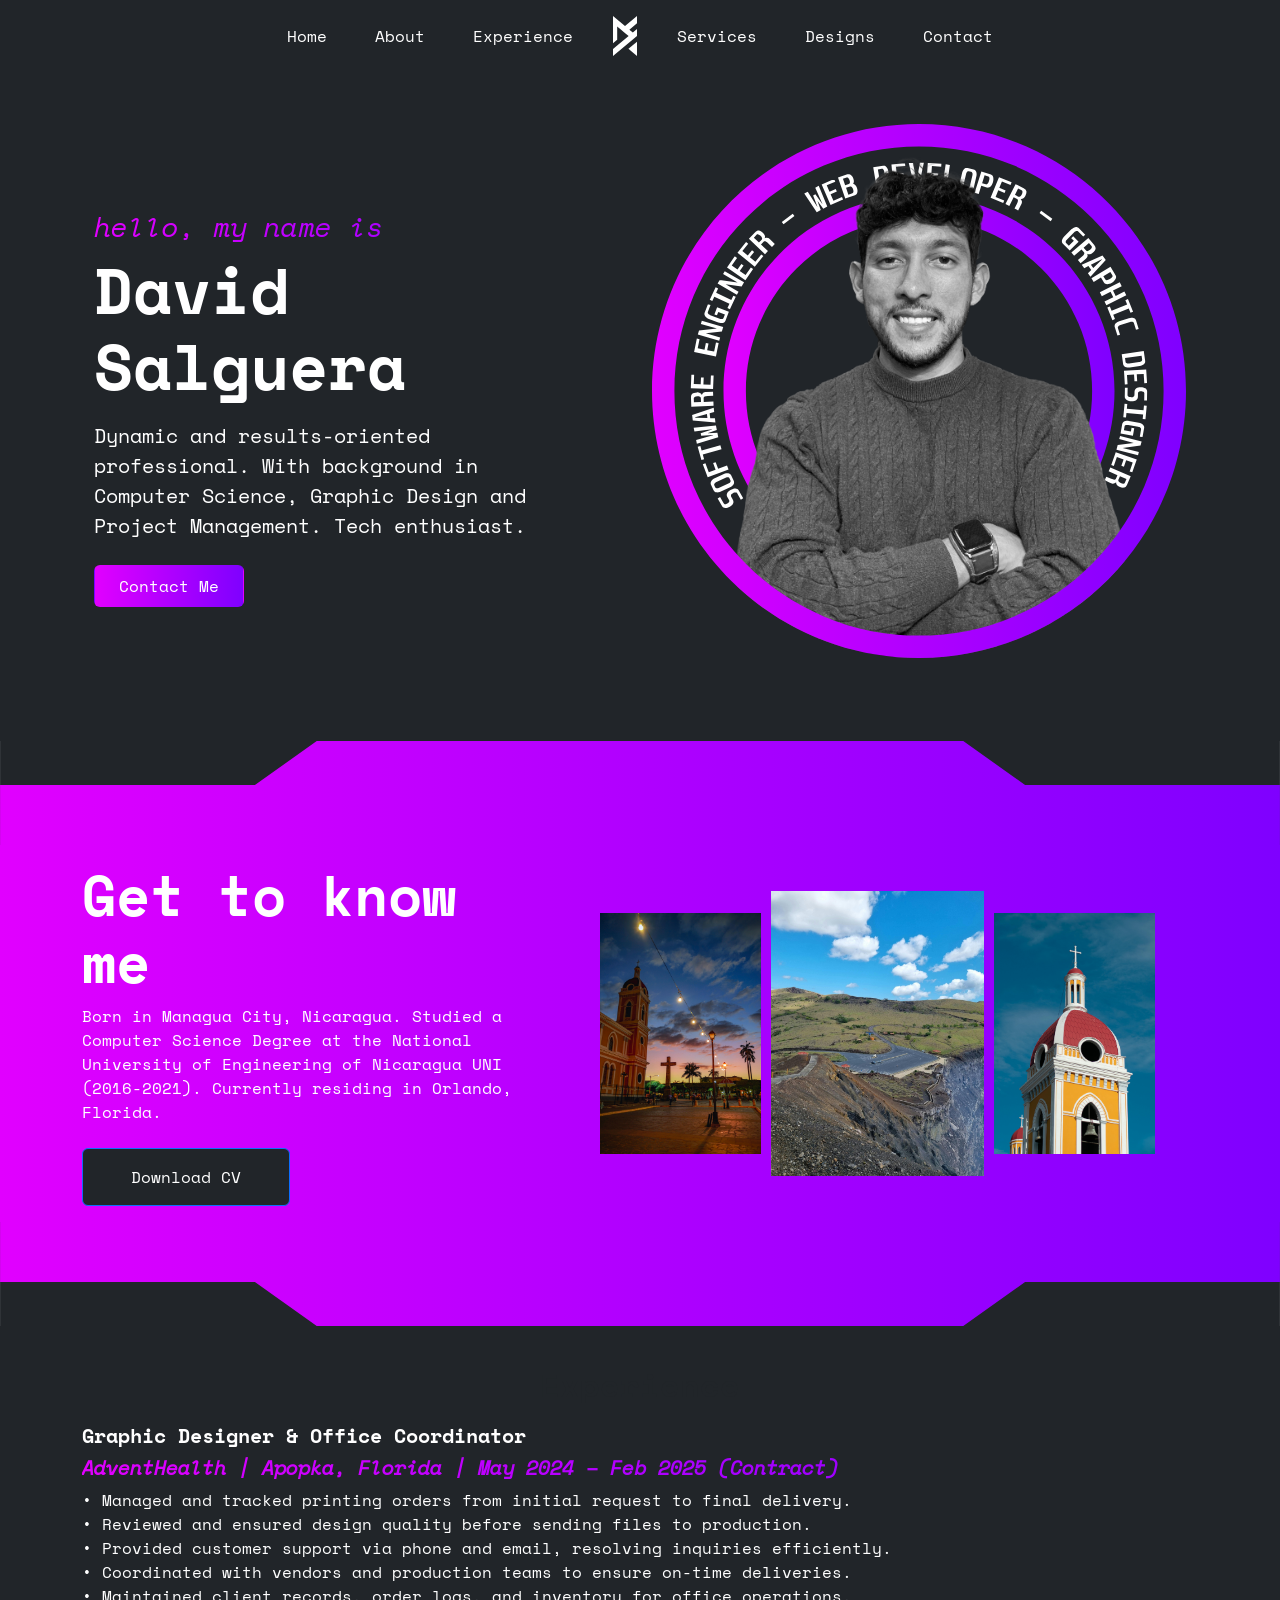
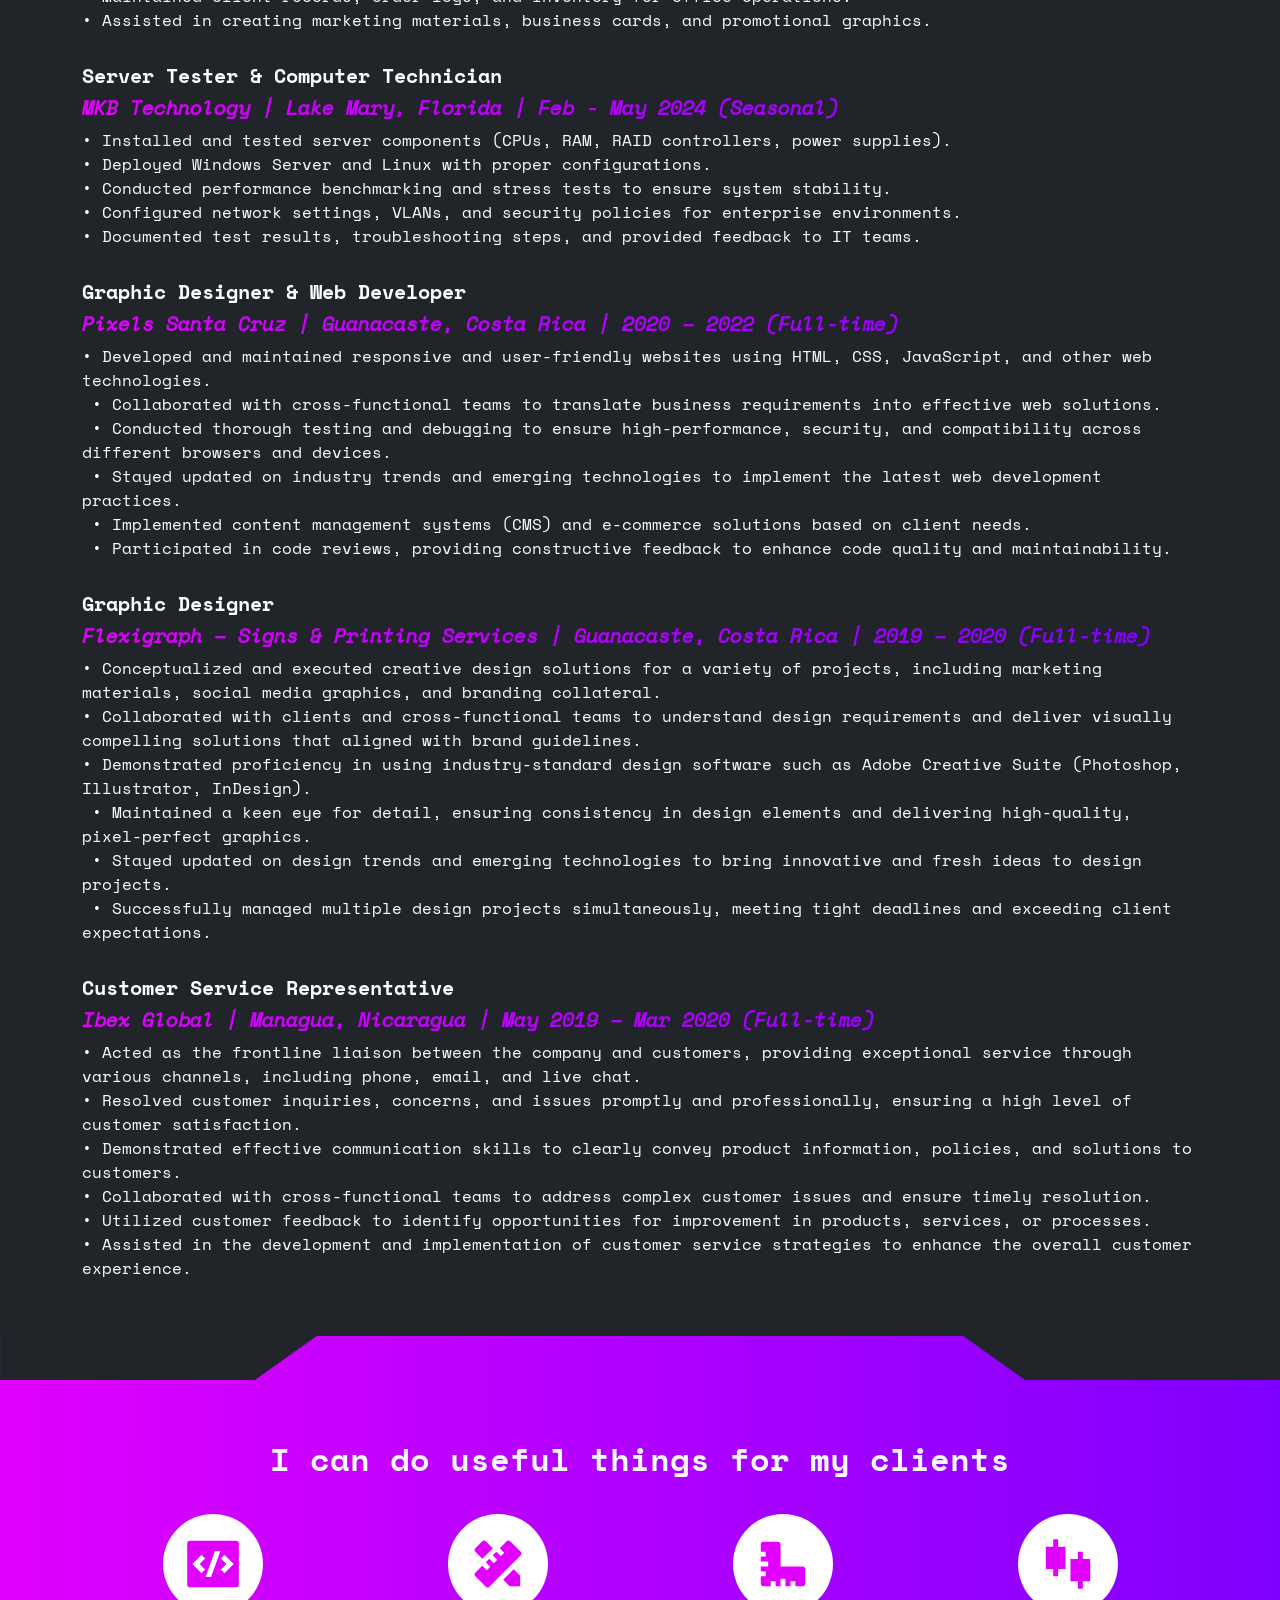
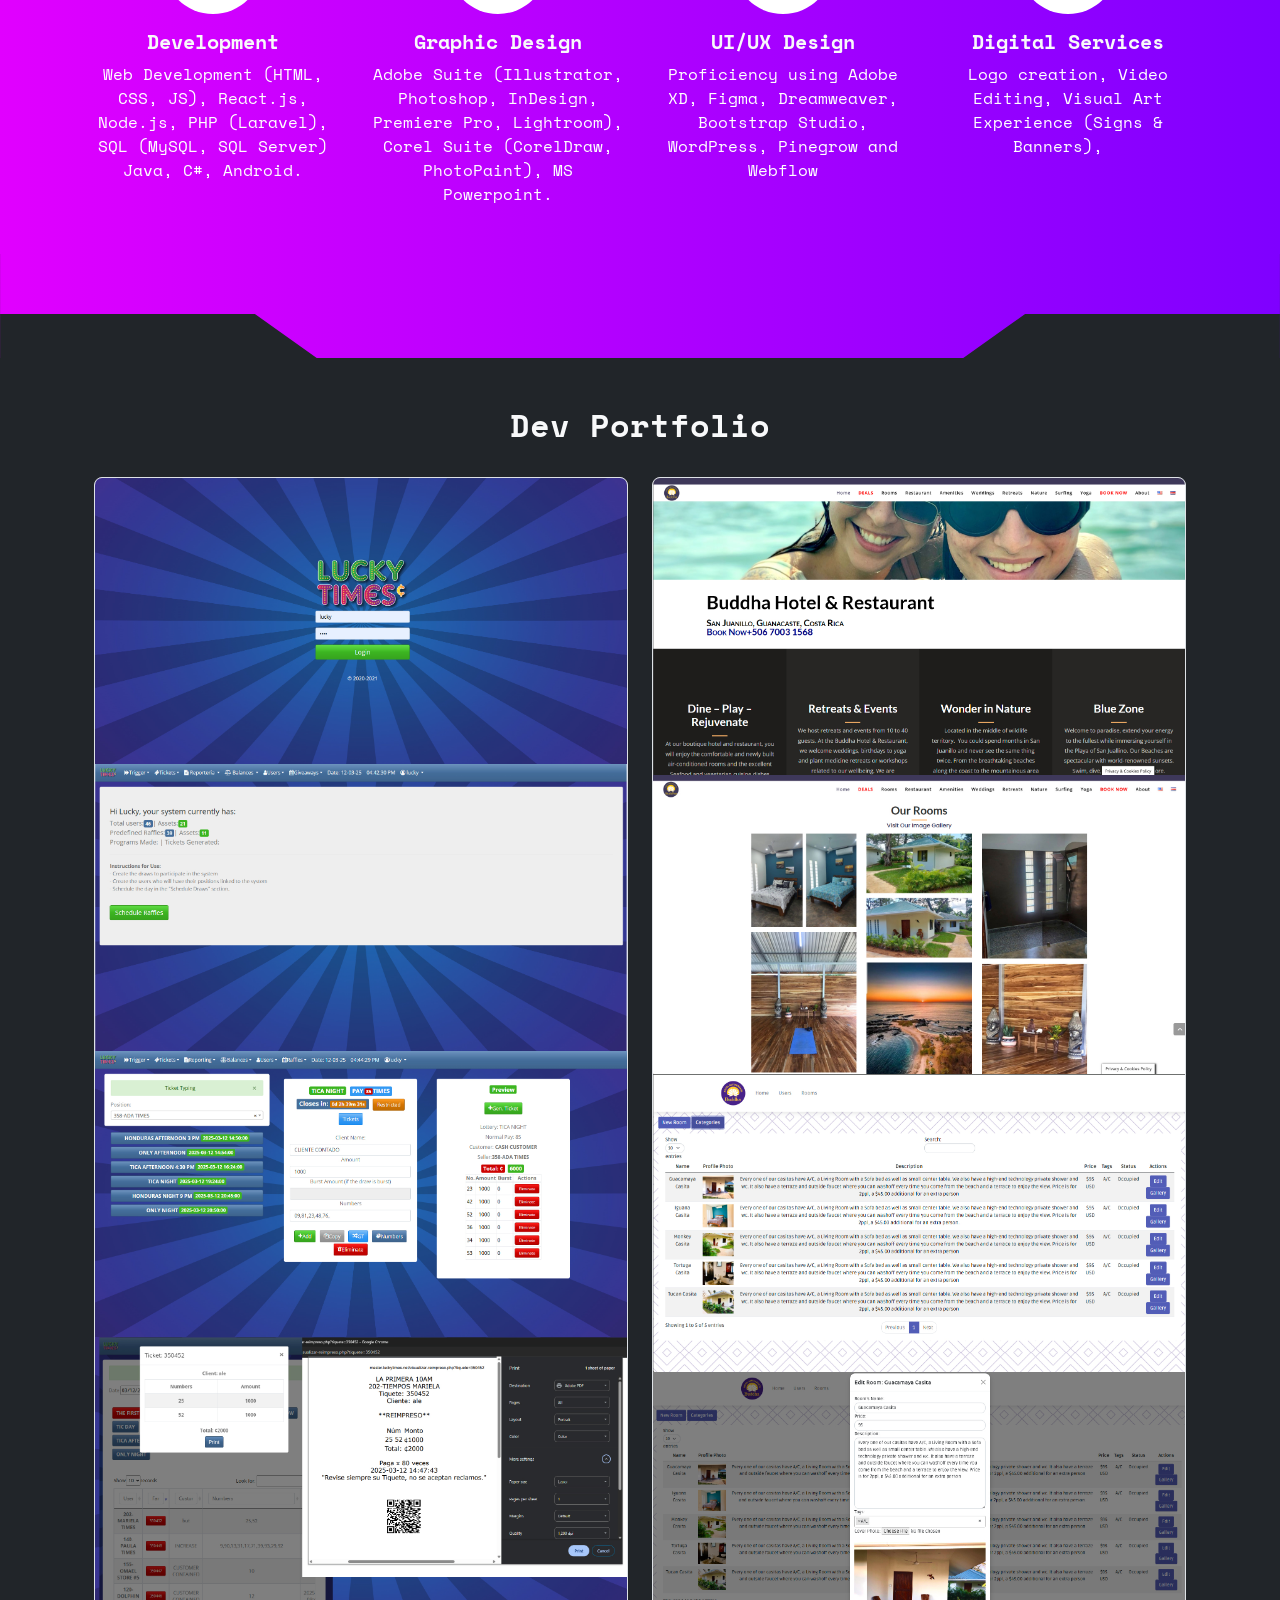
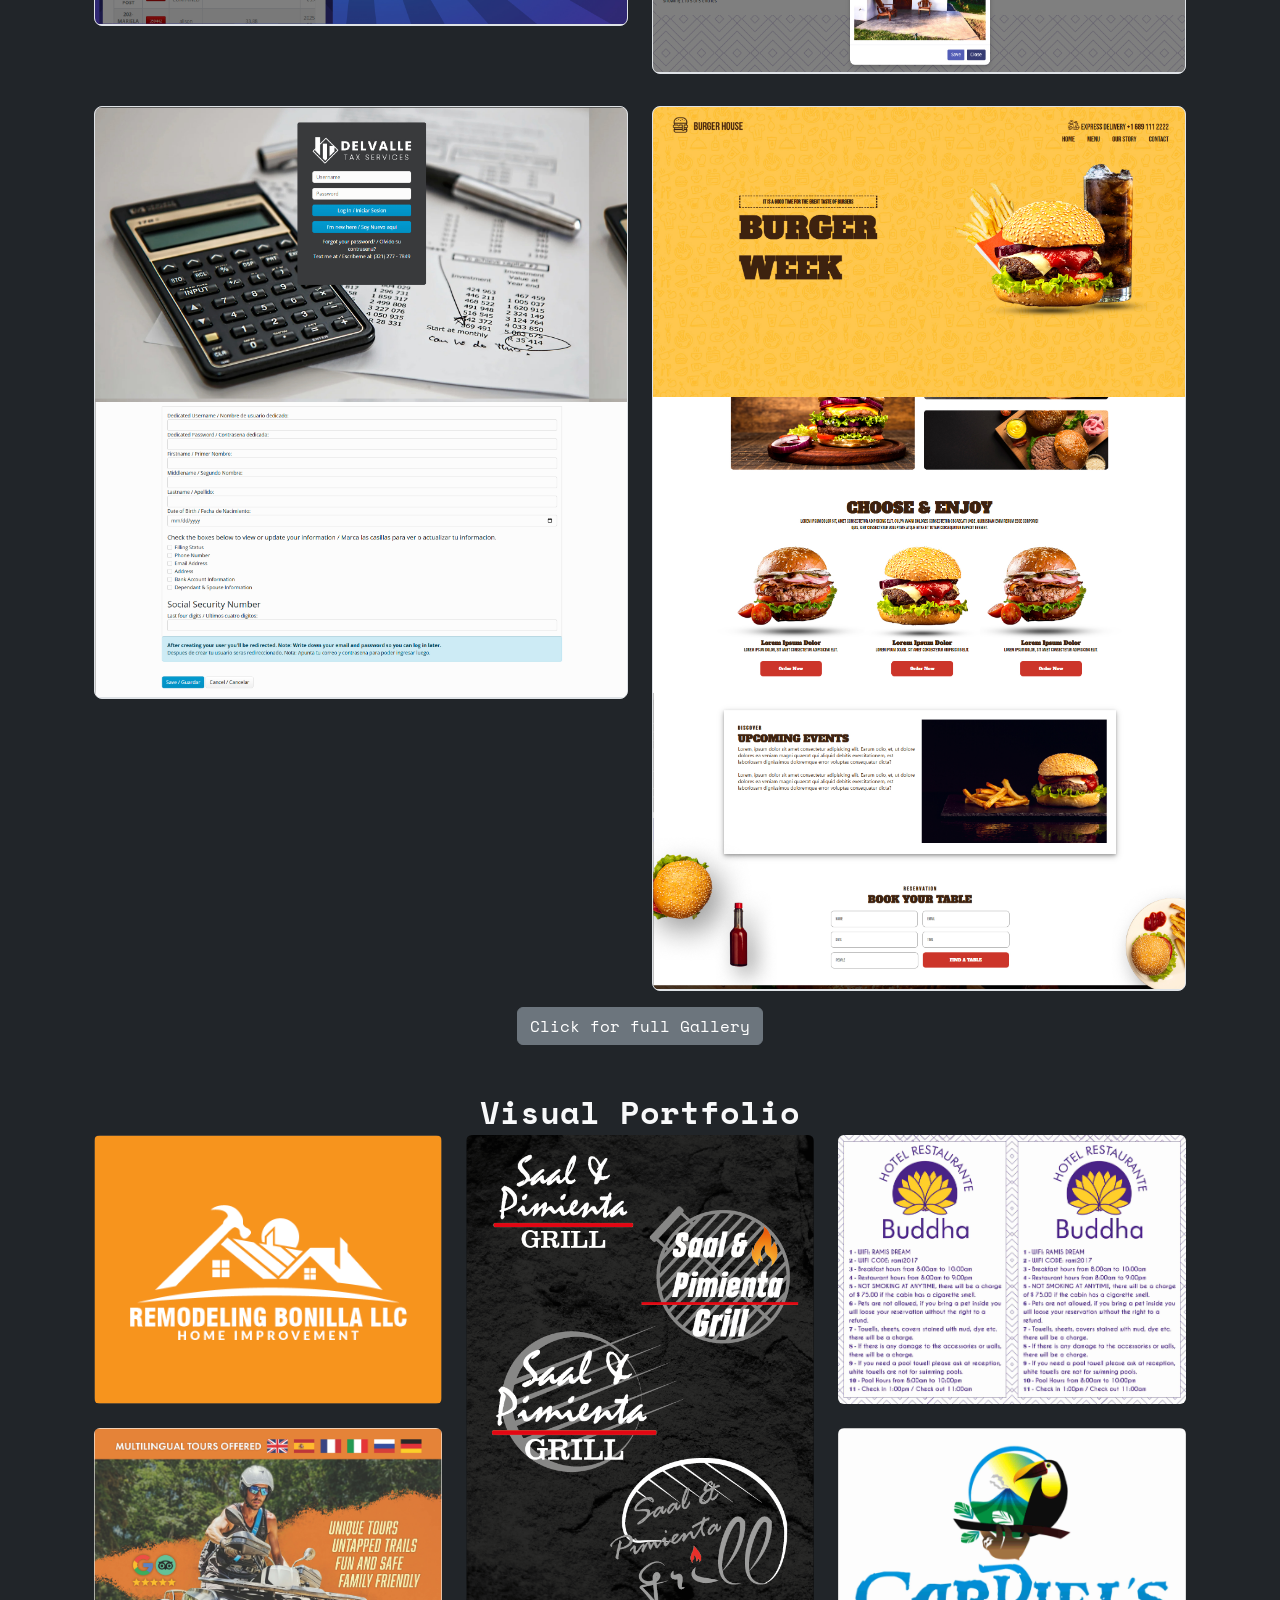
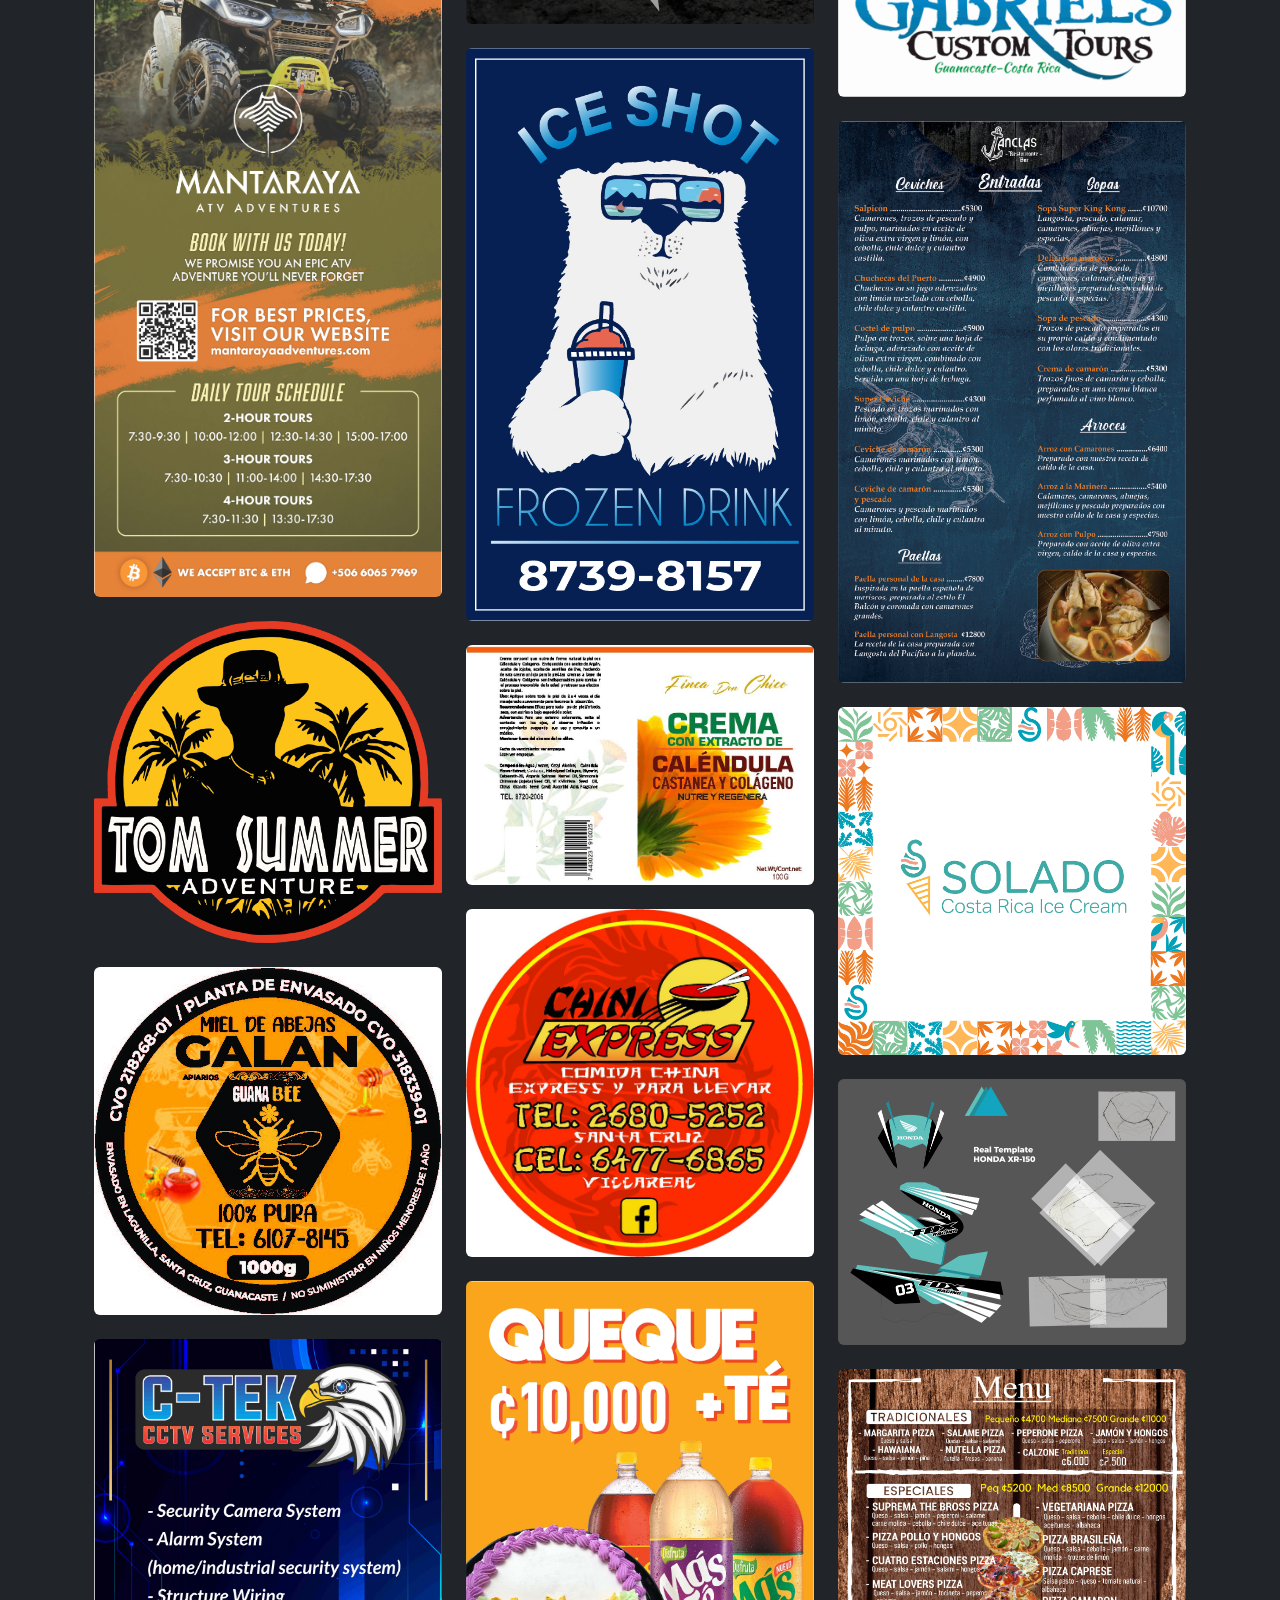
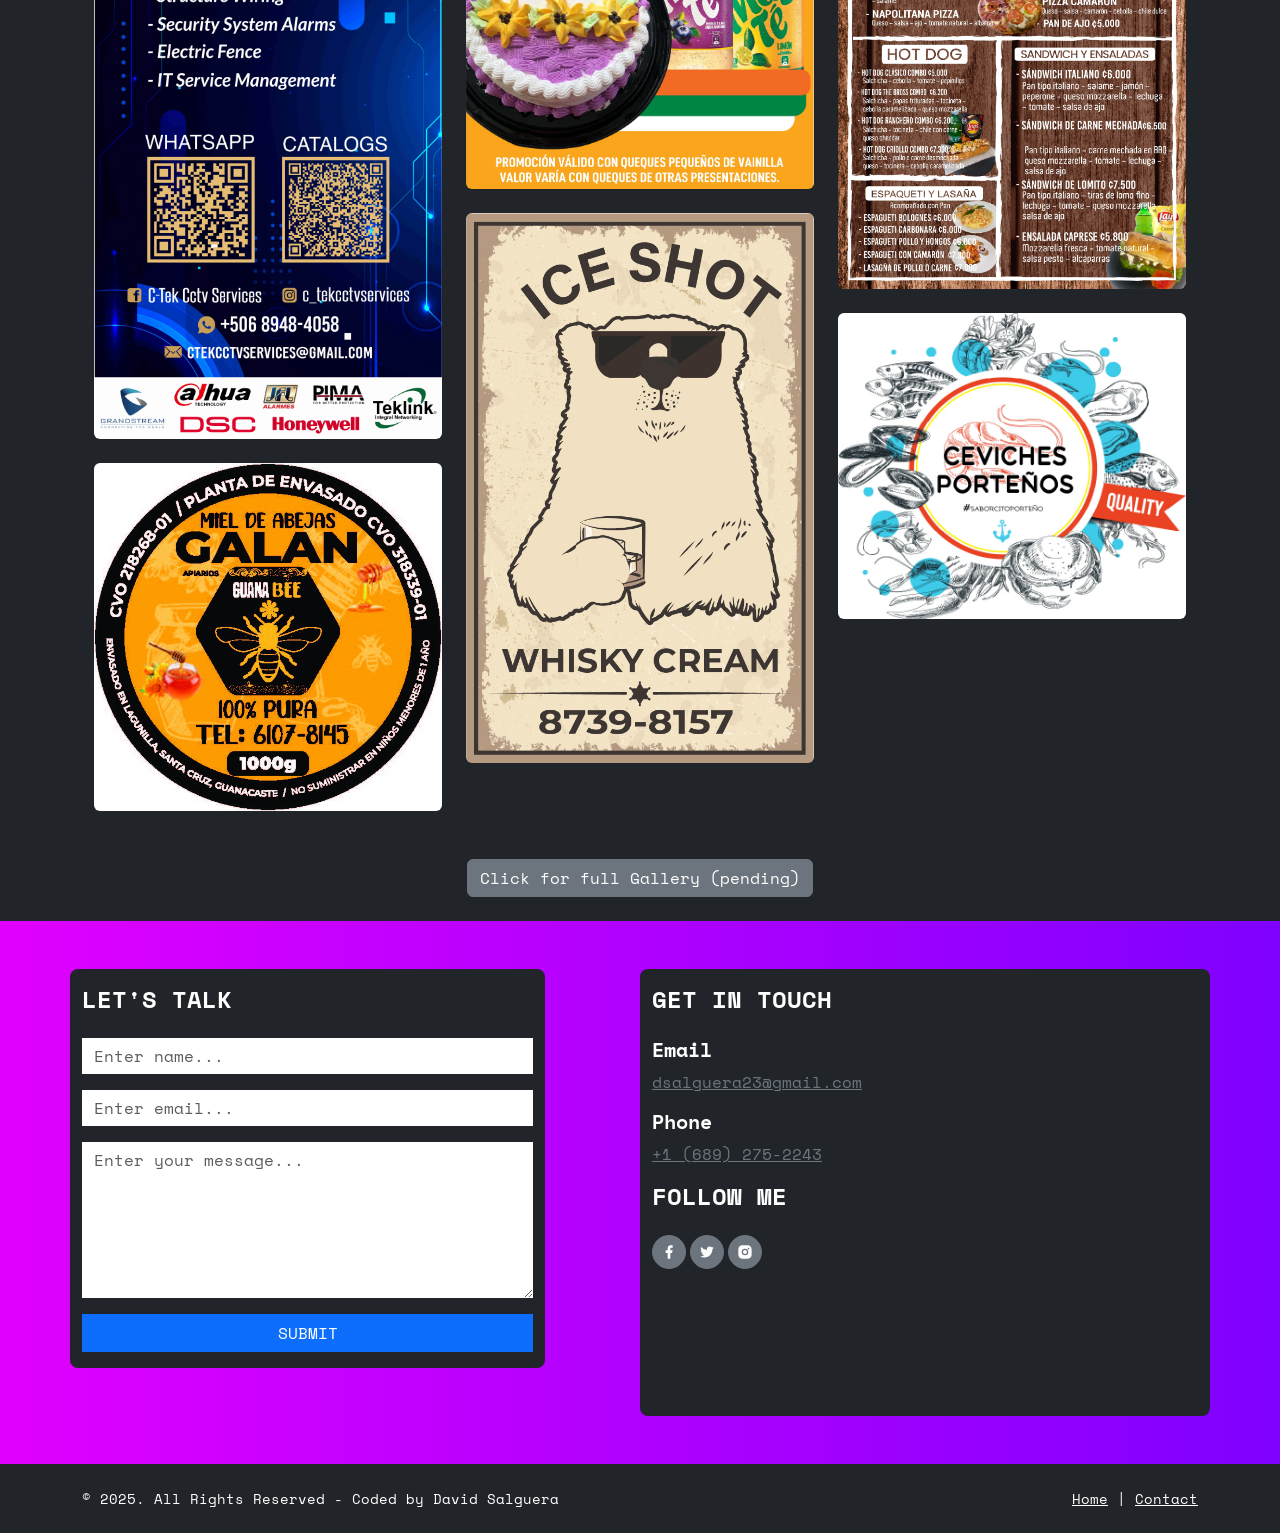
==== commit 257b1dda: "New Changes New changes, added some images" ====
--- a/index.html
+++ b/index.html
@@ -25,20 +25,19 @@
                 </button>
                 <div class="collapse justify-content-center navbar-collapse" id="navbarNavDropdown-2"> 
                     <ul class="navbar-nav"> 
-                        <li class="nav-item"> <a class="nav-link p-lg-3 pb-lg-3 pe-lg-4 ps-lg-4 pt-lg-3 text-center" href="#">Home</a> 
-                        </li>
-                        <li class="nav-item"> <a class="nav-link p-lg-3 pb-lg-3 pe-lg-4 ps-lg-4 pt-lg-3 text-center" href="#">About</a> 
-                        </li>
-                        <li class="nav-item"> <a class="nav-link pb-lg-3 pe-lg-4 ps-lg-4 pt-lg-3 text-center" href="#">Experience</a> 
-                        </li>
-                    </ul>
-                    <a class="d-lg-block d-none fw-bold lh-1 mb-0 me-0 navbar-brand pe-3 ps-3" href="#"><img src="assets/img/DSM_White.svg" height="40px" class="text-black-50"> </a>
+                        <li class="nav-item"> <a class="nav-link p-lg-3 pb-lg-3 pe-lg-4 ps-lg-4 pt-lg-3 text-center text-white" href="#">Home</a> 
+                        </li>
+                        <li class="nav-item"> <a class="nav-link p-lg-3 pb-lg-3 pe-lg-4 ps-lg-4 pt-lg-3 text-center text-white" href="#">About</a> 
+                        </li>
+                        <li class="nav-item"> <a class="nav-link pb-lg-3 pe-lg-4 ps-lg-4 pt-lg-3 text-center text-white" href="#">Experience</a> 
+                        </li>
+                    </ul><a class="d-lg-block d-none fw-bold lh-1 mb-0 me-0 navbar-brand pe-3 ps-3" href="#"><img src="assets/img/DSM_White.svg" height="40px" class="text-black-50"> </a>
                     <ul class="navbar-nav"> 
-                        <li class="nav-item"> <a class="nav-link p-lg-3 pb-lg-3 pe-lg-4 ps-lg-4 pt-lg-3 text-center" href="#">Services</a> 
-                        </li>
-                        <li class="nav-item"> <a class="nav-link p-lg-3 pb-lg-3 pe-lg-4 ps-lg-4 pt-lg-3 text-center" href="#">Designs</a> 
-                        </li>
-                        <li class="nav-item"> <a class="nav-link pb-lg-3 pe-lg-4 ps-lg-4 pt-lg-3 text-center" href="#">Contact</a> 
+                        <li class="nav-item"> <a class="nav-link p-lg-3 pb-lg-3 pe-lg-4 ps-lg-4 pt-lg-3 text-center text-white" href="#">Services</a> 
+                        </li>
+                        <li class="nav-item"> <a class="nav-link p-lg-3 pb-lg-3 pe-lg-4 ps-lg-4 pt-lg-3 text-center text-white" href="#">Designs</a> 
+                        </li>
+                        <li class="nav-item"> <a class="nav-link pb-lg-3 pe-lg-4 ps-lg-4 pt-lg-3 text-center text-white" href="#">Contact</a> 
                         </li>
                     </ul>                     
                 </div>
@@ -49,15 +48,78 @@
                 <section class=" text-secondary">
                     <div class="container  pt-5">
                         <div class="align-items-center  row">
-                            <div class="col-lg-6 col-xl-6 mb-5 order-lg-last">
-                                <img class="img-fluid" src="assets/img/davPoseNewBW.png"/>
+                            <div class="col-lg-6 col-xl-6 mb-5 order-lg-last"> 
+                                <svg id="Layer_1" data-name="Layer 1" xmlns="http://www.w3.org/2000/svg" xmlns:xlink="http://www.w3.org/1999/xlink" viewBox="0 0 620 651.6">
+                                    <defs>
+                                        <style>.cls-1 { fill: url(#linear-gradient); } .cls-1, .cls-2, .cls-3, .cls-4 { stroke-width: 0px; } .cls-2 { fill: none; } .cls-3 { fill: url(#linear-gradient-2); } .cls-5 { clip-path: url(#clippath); } .cls-4 { fill: #fff; }</style>
+                                        <linearGradient id="linear-gradient" x1="83" y1="310" x2="537" y2="310" gradientUnits="userSpaceOnUse">
+                                            <stop offset="0" stop-color="#e100ff"/>
+                                            <stop offset="1" stop-color="#7f00ff"/>
+                                        </linearGradient>
+                                        <clipPath id="clippath">
+                                            <circle class="cls-2" cx="310" cy="310" r="310"/>
+                                        </clipPath>
+                                        <linearGradient id="linear-gradient-2" x1="0" x2="620" xlink:href="#linear-gradient"/>
+                                    </defs>
+                                    <g>
+                                        <path class="cls-4" d="M76.21,434.76l2.81-1.6,4.17,7.31c.18.32.42.55.73.69.3.15.65.22,1.04.22.39,0,.8-.07,1.23-.2.43-.13.85-.32,1.28-.56.96-.55,1.64-1.17,2.03-1.86.39-.69.42-1.33.08-1.92l-2.14-3.75c-.43-.76-.66-1.52-.67-2.27-.01-.75.15-1.48.48-2.19s.83-1.38,1.49-2.01c.66-.63,1.44-1.21,2.35-1.73.98-.56,1.96-.97,2.92-1.24.97-.27,1.87-.39,2.73-.36.85.03,1.61.21,2.28.54.67.33,1.19.82,1.56,1.47l5.29,9.29-2.75,1.57-4.26-7.48c-.19-.33-.46-.57-.8-.72-.34-.15-.73-.22-1.17-.22-.44,0-.91.09-1.42.26-.51.17-1.02.4-1.54.69-.61.35-1.1.7-1.47,1.04-.37.34-.61.71-.71,1.11-.11.39-.1.83.02,1.3.12.47.36,1.02.72,1.65l1.38,2.42c.43.76.67,1.52.7,2.29.03.77-.11,1.51-.43,2.22-.32.71-.8,1.38-1.45,2.02-.64.64-1.43,1.22-2.36,1.75-.89.51-1.79.88-2.69,1.13-.9.25-1.75.35-2.55.31s-1.51-.22-2.16-.56c-.64-.33-1.15-.82-1.52-1.47l-5.19-9.12Z"/>
+                                        <path class="cls-4" d="M68.47,418.88c-.31-.66-.43-1.34-.36-2.06.07-.71.3-1.4.7-2.06.4-.66.94-1.28,1.62-1.87.68-.59,1.47-1.09,2.38-1.52l10.64-4.98c.87-.41,1.74-.68,2.61-.83.87-.15,1.68-.16,2.43-.04.75.12,1.42.38,2.02.77.6.39,1.06.94,1.38,1.63l3.01,6.43c.32.68.44,1.37.37,2.07-.07.7-.3,1.39-.7,2.06-.39.67-.93,1.29-1.6,1.86-.67.57-1.44,1.06-2.31,1.47l-10.64,4.98c-.91.42-1.8.71-2.69.87-.88.15-1.71.17-2.47.04-.76-.12-1.44-.39-2.03-.78-.59-.4-1.04-.93-1.35-1.61l-3.01-6.43ZM88.63,417.51c.44-.21.85-.46,1.22-.75.37-.29.68-.6.93-.93.25-.33.41-.67.48-1.02.07-.35.03-.69-.12-1.02l-1.22-2.61c-.15-.33-.39-.58-.7-.75-.31-.17-.67-.27-1.07-.29-.4-.03-.83.01-1.29.11-.46.1-.92.25-1.39.47l-10.64,4.98c-.48.23-.91.49-1.29.78-.38.3-.69.61-.92.94-.23.33-.38.67-.44,1.02s-.02.67.12.98l1.22,2.61c.15.33.39.57.7.73.31.16.67.26,1.07.29.4.04.84,0,1.31-.1.47-.1.94-.26,1.4-.48l10.64-4.98Z"/>
+                                        <path class="cls-4" d="M58.98,395.07l3.03-1.13,3.9,10.43,7.91-2.96-2.87-7.67,2.97-1.11,2.87,7.67,10.31-3.85,1.77,4.74-24.22,9.04-5.66-15.17Z"/>
+                                        <path class="cls-4" d="M53.03,374.87l3.11-.88,1.47,5.17,21.76-6.18,1.34,4.71-21.76,6.18,1.54,5.42-3.11.88-4.35-15.3Z"/>
+                                        <path class="cls-4" d="M51.2,366.78l19.72-5.49-.03-.16-13.78.95-.59-2.95,13.16-4.38-.04-.19-20.38,2.52-.89-4.49,25.87-2.5,1.02,5.12-10.13,3.68.03.16,10.76-.54,1.02,5.15-24.85,7.62-.89-4.49Z"/>
+                                        <path class="cls-4" d="M66.93,335.87l.66,5.66,5.46.13.58,4.96-26.3-2.3-.76-6.48,25.06-8.34.58,4.93-5.27,1.45ZM64.32,341.42l-.55-4.7-13.64,3.72.06.51,14.13.47Z"/>
+                                        <path class="cls-4" d="M45.24,317.66c-.07-2,.43-3.49,1.52-4.46,1.08-.97,2.9-1.5,5.43-1.59,1.3-.05,2.46.15,3.46.59,1.01.44,1.78,1.26,2.32,2.46.17-.54.38-1.02.62-1.45.24-.42.55-.79.92-1.09.37-.3.82-.54,1.35-.72.53-.18,1.15-.28,1.88-.31l8.12-.3.18,4.73-6.27.23c-3.28.12-4.9.96-4.84,2.52l.17,4.45,11.19-.42.18,4.96-25.84.96-.39-10.55ZM56.9,322.84l-.17-4.54c-.03-.72-.42-1.28-1.17-1.67s-1.74-.56-2.98-.51c-1.28.05-2.28.29-3.02.74-.73.44-1.08,1.03-1.06,1.75l.17,4.54,8.22-.3Z"/>
+                                        <path class="cls-4" d="M45.7,290.94l3.23.13-.45,10.81,8.06.33.33-7.87,3.17.13-.33,7.87,8.22.34.45-10.81,3.17.13-.66,15.83-25.83-1.07.66-15.83Z"/>
+                                        <path class="cls-4" d="M52.05,249.14l3.17.65-2.16,10.6,7.9,1.61,1.57-7.71,3.1.63-1.57,7.71,8.06,1.64,2.16-10.6,3.1.63-3.16,15.52-25.34-5.16,3.16-15.52Z"/>
+                                        <path class="cls-4" d="M54.57,239.65l20.86-2.1-18.69-5.4,1.08-3.75,24.84,7.17-1.55,5.38-18.65,2.07,16.66,4.81-1.07,3.72-24.84-7.17,1.37-4.73Z"/>
+                                        <path class="cls-4" d="M64.91,209.14l3.02,1.14-3.08,8.14c-.12.32-.13.65-.03.98.1.33.28.66.54.97.26.31.58.61.98.88.4.28.84.5,1.31.69l10.98,4.16c.46.17.92.29,1.39.35.47.06.91.06,1.32,0,.41-.06.77-.19,1.07-.38s.51-.45.63-.77l1.6-4.22-7.69-2.91-1.52,4.01-2.99-1.13,3.14-8.29,13.65,5.16-3.95,10.45c-.26.7-.67,1.27-1.23,1.71-.55.44-1.2.75-1.94.92-.74.18-1.55.22-2.43.14-.88-.08-1.78-.3-2.7-.64l-10.98-4.16c-.94-.35-1.77-.8-2.49-1.33s-1.31-1.12-1.75-1.74c-.45-.63-.73-1.29-.86-1.98-.12-.7-.06-1.38.2-2.06l3.82-10.09Z"/>
+                                        <path class="cls-4" d="M73.87,189.66l2.92,1.38-2.31,4.89,17.59,8.32,2.31-4.89,2.86,1.36-6.79,14.35-2.86-1.36,2.34-4.95-17.59-8.32-2.34,4.95-2.92-1.38,6.79-14.35Z"/>
+                                        <path class="cls-4" d="M78.6,181.01l20.76,2.94-16.86-9.7,1.95-3.38,22.41,12.9-2.79,4.85-18.61-2.44,15.03,8.65-1.93,3.36-22.41-12.9,2.46-4.27Z"/>
+                                        <path class="cls-4" d="M96.06,153.64l2.66,1.83-6.12,8.91,6.65,4.57,4.46-6.49,2.61,1.79-4.46,6.49,6.78,4.66,6.13-8.91,2.61,1.79-8.97,13.06-21.31-14.64,8.97-13.06Z"/>
+                                        <path class="cls-4" d="M109.21,137.1l2.51,2.04-6.81,8.4,6.26,5.08,4.96-6.11,2.46,2-4.96,6.11,6.39,5.18,6.81-8.4,2.46,2-9.98,12.3-20.08-16.29,9.98-12.3Z"/>
+                                        <path class="cls-4" d="M119.78,125.69c1.38-1.45,2.8-2.13,4.25-2.03,1.45.1,3.1,1.03,4.93,2.78.94.9,1.61,1.86,1.99,2.89s.34,2.16-.14,3.38c.51-.25,1-.44,1.47-.57s.95-.16,1.42-.1c.48.06.96.21,1.46.46.5.25,1.01.63,1.53,1.13l5.89,5.61-3.27,3.43-4.54-4.33c-2.38-2.27-4.11-2.83-5.18-1.71l-3.07,3.22,8.11,7.72-3.42,3.59-18.72-17.83,7.28-7.65ZM124.21,137.65l3.13-3.29c.5-.53.63-1.19.38-2-.25-.81-.82-1.64-1.71-2.49-.93-.88-1.8-1.43-2.63-1.64-.83-.21-1.49-.06-1.99.47l-3.13,3.29,5.96,5.67Z"/>
+                                        <path class="cls-4" d="M163.39,104.09l1.98,2.6-12.68,9.66-1.98-2.6,12.68-9.66Z"/>
+                                        <path class="cls-4" d="M180.83,78.67l10.99,17.28.14-.08-4.91-12.91,2.65-1.42,8.02,11.32.17-.09-8.34-18.77,4.03-2.16,9.91,24.02-4.6,2.46-6.47-8.63-.14.08,3.65,10.14-4.63,2.48-14.51-21.56,4.03-2.16Z"/>
+                                        <path class="cls-4" d="M211.5,63.95l1.29,2.96-9.91,4.32,3.22,7.39,7.22-3.15,1.27,2.9-7.22,3.15,3.29,7.54,9.91-4.32,1.27,2.9-14.52,6.33-10.33-23.7,14.52-6.33Z"/>
+                                        <path class="cls-4" d="M226.84,58.45c.71-.24,1.41-.29,2.1-.15.69.15,1.35.45,1.97.91.62.46,1.18,1.07,1.69,1.81.5.74.92,1.59,1.24,2.53.4,1.17.59,2.23.55,3.19-.03.96-.32,1.82-.87,2.6.44.1.89.31,1.34.64.45.33.88.72,1.28,1.17.4.45.77.95,1.09,1.5.33.55.58,1.1.77,1.65.33.97.53,1.9.59,2.81.06.9,0,1.73-.21,2.49-.2.76-.53,1.41-.98,1.96-.45.55-1.03.95-1.74,1.19l-11.32,3.89-8.4-24.45,10.9-3.74ZM224.25,71.08l4.27-1.47c1.41-.48,1.7-1.95.86-4.39-.42-1.21-.92-2.08-1.51-2.61-.59-.53-1.23-.68-1.91-.44l-4.27,1.47,2.56,7.45ZM228.01,82.04l4.66-1.6c.65-.22,1.04-.77,1.18-1.64.14-.87,0-1.9-.4-3.09-.19-.54-.41-1.04-.68-1.48-.26-.44-.55-.8-.86-1.09-.31-.29-.64-.49-.97-.6-.33-.11-.66-.11-.98,0l-4.66,1.6,2.71,7.9Z"/>
+                                        <path class="cls-4" d="M268.26,48.4c.71-.12,1.4-.06,2.05.2.65.26,1.24.66,1.77,1.22.53.56.99,1.24,1.38,2.05.39.81.67,1.71.84,2.7l1.99,11.58c.17.97.21,1.89.12,2.77-.09.88-.29,1.67-.6,2.36-.31.69-.74,1.27-1.28,1.73-.54.46-1.16.75-1.88.87l-11.45,1.96-4.37-25.48,11.45-1.96ZM265.54,71.88l4.48-.77c.34-.06.63-.22.88-.48.25-.26.44-.58.58-.98.14-.39.22-.82.25-1.29.03-.47,0-.95-.08-1.43l-1.99-11.58c-.09-.5-.22-.98-.41-1.42-.18-.44-.41-.82-.67-1.14-.26-.31-.55-.55-.87-.71-.32-.16-.65-.21-.98-.16l-4.48.77,3.29,19.18Z"/>
+                                        <path class="cls-4" d="M293.77,45.52l.29,3.22-10.77.97.73,8.03,7.84-.71.29,3.16-7.84.71.74,8.19,10.77-.97.29,3.16-15.78,1.43-2.33-25.75,15.78-1.43Z"/>
+                                        <path class="cls-4" d="M303.08,45.22l3.85,20.61h.51s3.66-20.74,3.66-20.74l4.54-.07-5.53,25.95-6.08.1-5.89-25.76,4.93-.08Z"/>
+                                        <path class="cls-4" d="M336.02,46.29l-.22,3.22-10.79-.73-.54,8.05,7.85.53-.21,3.16-7.85-.53-.56,8.21,10.79.73-.21,3.16-15.8-1.07,1.75-25.8,15.8,1.07Z"/>
+                                        <path class="cls-4" d="M345.88,47.54l-3.33,22.44,11.33,1.68-.46,3.13-16.24-2.41,3.79-25.58,4.91.73Z"/>
+                                        <path class="cls-4" d="M373.39,52.76c.71.16,1.32.49,1.84.98s.92,1.1,1.19,1.82c.27.72.43,1.53.47,2.43.04.9-.05,1.83-.27,2.81l-2.65,11.44c-.22.94-.54,1.79-.96,2.57-.42.78-.91,1.43-1.47,1.94-.56.52-1.17.89-1.85,1.12-.68.23-1.39.25-2.14.08l-6.92-1.6c-.73-.17-1.35-.5-1.86-.99-.51-.49-.91-1.1-1.19-1.82-.28-.72-.44-1.52-.48-2.41-.04-.88.05-1.79.27-2.73l2.65-11.44c.23-.98.55-1.86.97-2.65.42-.79.92-1.45,1.49-1.97.57-.53,1.19-.9,1.87-1.11.67-.22,1.37-.24,2.1-.07l6.92,1.6ZM362.04,69.48c-.11.48-.17.95-.17,1.42,0,.47.05.9.16,1.3.1.4.27.73.51,1,.23.27.53.45.88.53l2.81.65c.35.08.69.05,1.02-.09.33-.14.63-.36.89-.66.27-.3.5-.66.71-1.08.21-.42.37-.88.48-1.38l2.65-11.44c.12-.52.18-1.02.18-1.5,0-.48-.06-.92-.17-1.3-.12-.39-.29-.71-.53-.98-.23-.26-.52-.43-.85-.51l-2.81-.65c-.35-.08-.69-.05-1.01.1-.32.15-.62.37-.89.66s-.52.66-.73,1.1c-.21.43-.37.9-.49,1.4l-2.65,11.44Z"/>
+                                        <path class="cls-4" d="M393.52,58.57c.69.22,1.26.63,1.71,1.23.45.6.76,1.32.95,2.15.18.83.24,1.76.18,2.78-.07,1.02-.27,2.05-.59,3.08-.34,1.08-.77,2.04-1.29,2.88-.52.84-1.08,1.54-1.7,2.08-.62.54-1.28.91-1.98,1.1-.7.19-1.4.17-2.12-.05l-6.37-2.03-2.99,9.39-4.73-1.5,7.83-24.64,11.1,3.53ZM383.28,68.68l4.36,1.39c1.46.47,2.67-.79,3.61-3.75.98-3.07.73-4.84-.73-5.3l-4.36-1.39-2.88,9.06Z"/>
+                                        <path class="cls-4" d="M417.54,67.77l-1.22,2.99-10.01-4.09-3.05,7.46,7.29,2.98-1.2,2.93-7.29-2.98-3.11,7.61,10.01,4.09-1.2,2.93-14.66-6,9.79-23.93,14.66,6Z"/>
+                                        <path class="cls-4" d="M431.52,74.6c1.79.91,2.84,2.07,3.17,3.49.32,1.42-.09,3.26-1.24,5.52-.59,1.16-1.32,2.08-2.2,2.74-.88.67-1.97.95-3.27.84.39.41.71.83.97,1.24.26.42.42.86.51,1.33.08.47.08.98-.02,1.53-.1.55-.31,1.15-.64,1.79l-3.67,7.25-4.23-2.14,2.83-5.6c1.48-2.93,1.53-4.75.14-5.45l-3.97-2.01-5.06,9.99-4.43-2.24,11.68-23.07,9.42,4.77ZM421.35,82.29l4.05,2.05c.65.33,1.32.26,2.03-.21.7-.47,1.33-1.25,1.89-2.36.58-1.14.85-2.14.82-2.99-.03-.85-.38-1.45-1.02-1.77l-4.05-2.05-3.71,7.34Z"/>
+                                        <path class="cls-4" d="M464.77,110.15l-1.92,2.64-12.89-9.37,1.92-2.64,12.89,9.37Z"/>
+                                        <path class="cls-4" d="M503,128.46l-2.29,2.28-6.14-6.17c-.24-.24-.54-.39-.88-.43-.35-.05-.72-.02-1.11.09-.39.1-.8.28-1.21.53-.42.25-.8.55-1.17.91l-8.32,8.29c-.35.35-.65.72-.9,1.12-.25.4-.43.8-.55,1.2-.11.4-.14.78-.09,1.13.05.35.2.65.44.89l3.19,3.2,5.83-5.81-3.03-3.04,2.27-2.26,6.26,6.28-10.34,10.3-7.88-7.91c-.53-.53-.88-1.14-1.05-1.82-.17-.69-.19-1.4-.04-2.15.14-.75.44-1.5.88-2.27.44-.77,1.01-1.5,1.7-2.19l8.32-8.29c.71-.71,1.46-1.28,2.24-1.72.79-.44,1.56-.73,2.31-.88.75-.15,1.47-.14,2.16.04.69.17,1.28.52,1.8,1.03l7.61,7.64Z"/>
+                                        <path class="cls-4" d="M513.45,140.39c1.3,1.53,1.82,3.01,1.57,4.44-.25,1.43-1.35,2.97-3.28,4.61-.99.84-2.02,1.4-3.09,1.68s-2.18.11-3.34-.5c.2.53.34,1.04.41,1.52.07.48.06.96-.05,1.43s-.31.94-.61,1.4c-.3.47-.73.94-1.28,1.41l-6.19,5.26-3.07-3.61,4.78-4.06c2.5-2.13,3.25-3.78,2.24-4.97l-2.88-3.39-8.54,7.25-3.21-3.78,19.71-16.74,6.84,8.05ZM501.09,143.54l2.94,3.46c.47.55,1.12.75,1.95.59.83-.16,1.72-.64,2.66-1.44.98-.83,1.61-1.64,1.91-2.44.3-.8.21-1.48-.25-2.03l-2.94-3.46-6.27,5.32Z"/>
+                                        <path class="cls-4" d="M510.03,169.5l-3.33-4.62-4.84,2.54-2.92-4.05,24.1-10.79,3.82,5.29-17.83,19.48-2.9-4.02,3.9-3.84ZM509.6,163.38l2.77,3.84,10.11-9.89-.3-.42-12.58,6.47Z"/>
+                                        <path class="cls-4" d="M538.38,175.76c.38.62.53,1.3.48,2.05-.06.75-.29,1.49-.7,2.24-.41.75-.97,1.48-1.69,2.21-.72.72-1.55,1.37-2.48,1.93-.97.59-1.92,1.03-2.86,1.32-.94.3-1.83.45-2.65.45s-1.56-.16-2.21-.47c-.65-.31-1.17-.79-1.56-1.43l-3.47-5.72-8.43,5.11-2.57-4.24,22.11-13.4,6.04,9.96ZM524.03,176.64l2.37,3.91c.8,1.31,2.53,1.16,5.19-.45,2.75-1.67,3.73-3.16,2.94-4.47l-2.37-3.91-8.13,4.93Z"/>
+                                        <path class="cls-4" d="M545.35,188.35l-10.1,5.06,3.11,6.21,10.1-5.06,2.21,4.4-23.11,11.59-2.21-4.41,10.18-5.11-3.11-6.21-10.18,5.11-2.27-4.52,23.11-11.59,2.27,4.52Z"/>
+                                        <path class="cls-4" d="M558.57,218.02l-3,1.21-2.03-5.01-18.03,7.3,2.03,5.01-2.94,1.19-5.96-14.71,2.94-1.19,2.05,5.07,18.03-7.3-2.05-5.07,3-1.21,5.96,14.71Z"/>
+                                        <path class="cls-4" d="M565.04,237.91l-3.08.97-2.48-7.91c-.11-.35-.31-.62-.59-.82-.29-.2-.63-.35-1.02-.43-.4-.09-.83-.11-1.31-.07-.48.04-.96.13-1.45.29l-11.21,3.52c-.47.15-.91.34-1.31.58-.41.24-.75.5-1.04.8-.29.29-.49.61-.61.95-.12.34-.12.68-.01,1.03l2.48,7.91-3.02.95-3.12-9.95c-.22-.71-.25-1.41-.08-2.09.17-.68.49-1.32.96-1.91.47-.6,1.08-1.13,1.83-1.61.74-.48,1.58-.87,2.52-1.16l11.21-3.52c.96-.3,1.88-.47,2.78-.5.89-.03,1.71.06,2.45.29s1.37.57,1.9,1.03c.52.46.9,1.04,1.11,1.73l3.12,9.95Z"/>
+                                        <path class="cls-4" d="M572.6,275.15c.1.72.02,1.4-.25,2.04-.27.64-.7,1.22-1.27,1.74-.57.51-1.27.95-2.09,1.32-.82.37-1.73.62-2.72.77l-11.62,1.68c-.97.14-1.9.16-2.77.05-.88-.11-1.66-.33-2.34-.66-.68-.33-1.25-.77-1.69-1.32-.45-.55-.72-1.18-.82-1.9l-1.66-11.5,25.59-3.7,1.66,11.5ZM549.2,271.81l.65,4.5c.05.34.2.63.45.89.25.25.57.46.96.6.39.15.82.24,1.29.28.47.04.95.02,1.43-.05l11.62-1.68c.51-.07.98-.2,1.43-.37.45-.17.83-.38,1.15-.64.32-.25.56-.53.73-.85.17-.32.23-.64.18-.98l-.65-4.5-19.26,2.78Z"/>
+                                        <path class="cls-4" d="M574.81,300.76l-3.23.21-.69-10.79-8.05.52.5,7.86-3.16.2-.5-7.86-8.21.52.69,10.79-3.16.2-1.01-15.81,25.8-1.65,1.01,15.81Z"/>
+                                        <path class="cls-4" d="M574.71,321.08l-3.23-.05.14-8.42c0-.36-.08-.68-.27-.96-.19-.28-.45-.52-.79-.72-.34-.2-.73-.35-1.16-.45s-.9-.16-1.39-.17c-1.11-.02-2.01.17-2.7.56-.69.39-1.04.93-1.05,1.61l-.07,4.32c-.01.87-.21,1.64-.58,2.29-.37.65-.88,1.2-1.53,1.64-.65.44-1.42.76-2.3.97-.89.21-1.86.31-2.9.29-1.13-.02-2.18-.16-3.15-.42-.97-.26-1.81-.62-2.53-1.08-.72-.46-1.28-1-1.69-1.63-.41-.63-.6-1.31-.59-2.06l.17-10.69,3.17.05-.14,8.61c0,.38.1.73.32,1.03.22.3.52.56.9.78.38.22.83.39,1.35.5.52.12,1.08.18,1.68.19.7.01,1.3-.04,1.79-.15.49-.11.89-.3,1.18-.59.29-.28.51-.66.64-1.12.14-.47.21-1.06.22-1.79l.05-2.78c.01-.87.2-1.65.57-2.33.36-.68.86-1.24,1.5-1.69.64-.45,1.39-.78,2.27-1,.88-.22,1.85-.32,2.92-.3,1.02.02,1.99.15,2.89.4.9.25,1.69.59,2.35,1.03.67.44,1.19.96,1.57,1.58.38.61.57,1.29.56,2.04l-.17,10.5Z"/>
+                                        <path class="cls-4" d="M572.94,342.95l-3.22-.3.51-5.38-19.37-1.82-.51,5.38-3.15-.3,1.48-15.8,3.15.3-.51,5.45,19.37,1.82.51-5.45,3.22.3-1.48,15.8Z"/>
+                                        <path class="cls-4" d="M569.55,363.56l-3.18-.56,1.5-8.57c.06-.34,0-.66-.15-.97-.16-.31-.4-.59-.71-.86s-.69-.49-1.13-.69c-.44-.2-.92-.34-1.42-.43l-11.57-2.03c-.48-.08-.96-.12-1.43-.09-.47.03-.9.11-1.29.24-.39.14-.72.33-.98.58-.26.25-.42.54-.48.87l-.78,4.44,8.1,1.42.74-4.22,3.15.55-1.53,8.73-14.37-2.52,1.93-11c.13-.74.42-1.37.89-1.91.46-.54,1.04-.96,1.73-1.27.69-.31,1.48-.51,2.36-.59.88-.08,1.8-.04,2.77.13l11.57,2.03c.99.17,1.89.46,2.69.85s1.49.85,2.05,1.38c.56.53.96,1.13,1.21,1.79.25.66.32,1.35.19,2.06l-1.86,10.62Z"/>
+                                        <path class="cls-4" d="M567.24,373.39l-20.79,2.67,18.83,4.89-.98,3.78-25.03-6.49,1.41-5.42,18.59-2.58-16.79-4.36.97-3.75,25.03,6.49-1.24,4.77Z"/>
+                                        <path class="cls-4" d="M557.64,404.44l-3.05-1.06,3.55-10.22-7.62-2.65-2.58,7.44-2.99-1.04,2.58-7.44-7.77-2.7-3.55,10.22-2.99-1.04,5.2-14.96,24.42,8.49-5.2,14.96Z"/>
+                                        <path class="cls-4" d="M551.57,418.76c-.81,1.83-1.91,2.95-3.31,3.35s-3.26.08-5.58-.94c-1.19-.52-2.14-1.21-2.86-2.04-.71-.84-1.05-1.91-1.01-3.22-.39.41-.79.75-1.19,1.03s-.84.47-1.3.58c-.47.11-.98.13-1.53.06-.55-.07-1.16-.25-1.82-.54l-7.44-3.28,1.91-4.33,5.74,2.53c3.01,1.32,4.82,1.27,5.45-.15l1.79-4.07-10.25-4.51,2-4.54,23.66,10.42-4.26,9.67ZM543.34,409.02l-1.83,4.16c-.29.66-.19,1.33.32,2.01.51.68,1.33,1.26,2.46,1.76,1.17.52,2.18.73,3.03.65.85-.08,1.42-.45,1.72-1.12l1.83-4.16-7.53-3.31Z"/>
+                                    </g>
+                                    <path class="cls-1" d="M310,109c27.15,0,53.47,5.31,78.23,15.78,23.93,10.12,45.43,24.62,63.9,43.09,18.47,18.47,32.96,39.97,43.09,63.9,10.47,24.76,15.78,51.08,15.78,78.23s-5.31,53.47-15.78,78.23c-10.12,23.93-24.62,45.43-43.09,63.9-18.47,18.47-39.97,32.96-63.9,43.09-24.76,10.47-51.08,15.78-78.23,15.78s-53.47-5.31-78.23-15.78c-23.93-10.12-45.43-24.62-63.9-43.09s-32.96-39.97-43.09-63.9c-10.47-24.76-15.78-51.08-15.78-78.23s5.31-53.47,15.78-78.23c10.12-23.93,24.62-45.43,43.09-63.9,18.47-18.47,39.97-32.96,63.9-43.09,24.76-10.47,51.08-15.78,78.23-15.78M310,83c-125.37,0-227,101.63-227,227s101.63,227,227,227,227-101.63,227-227-101.63-227-227-227h0Z"/>
+                                    <g class="cls-5">
+                                        <image width="2007" height="2565" transform="translate(83 36) scale(.24)" xlink:href="[data-uri]